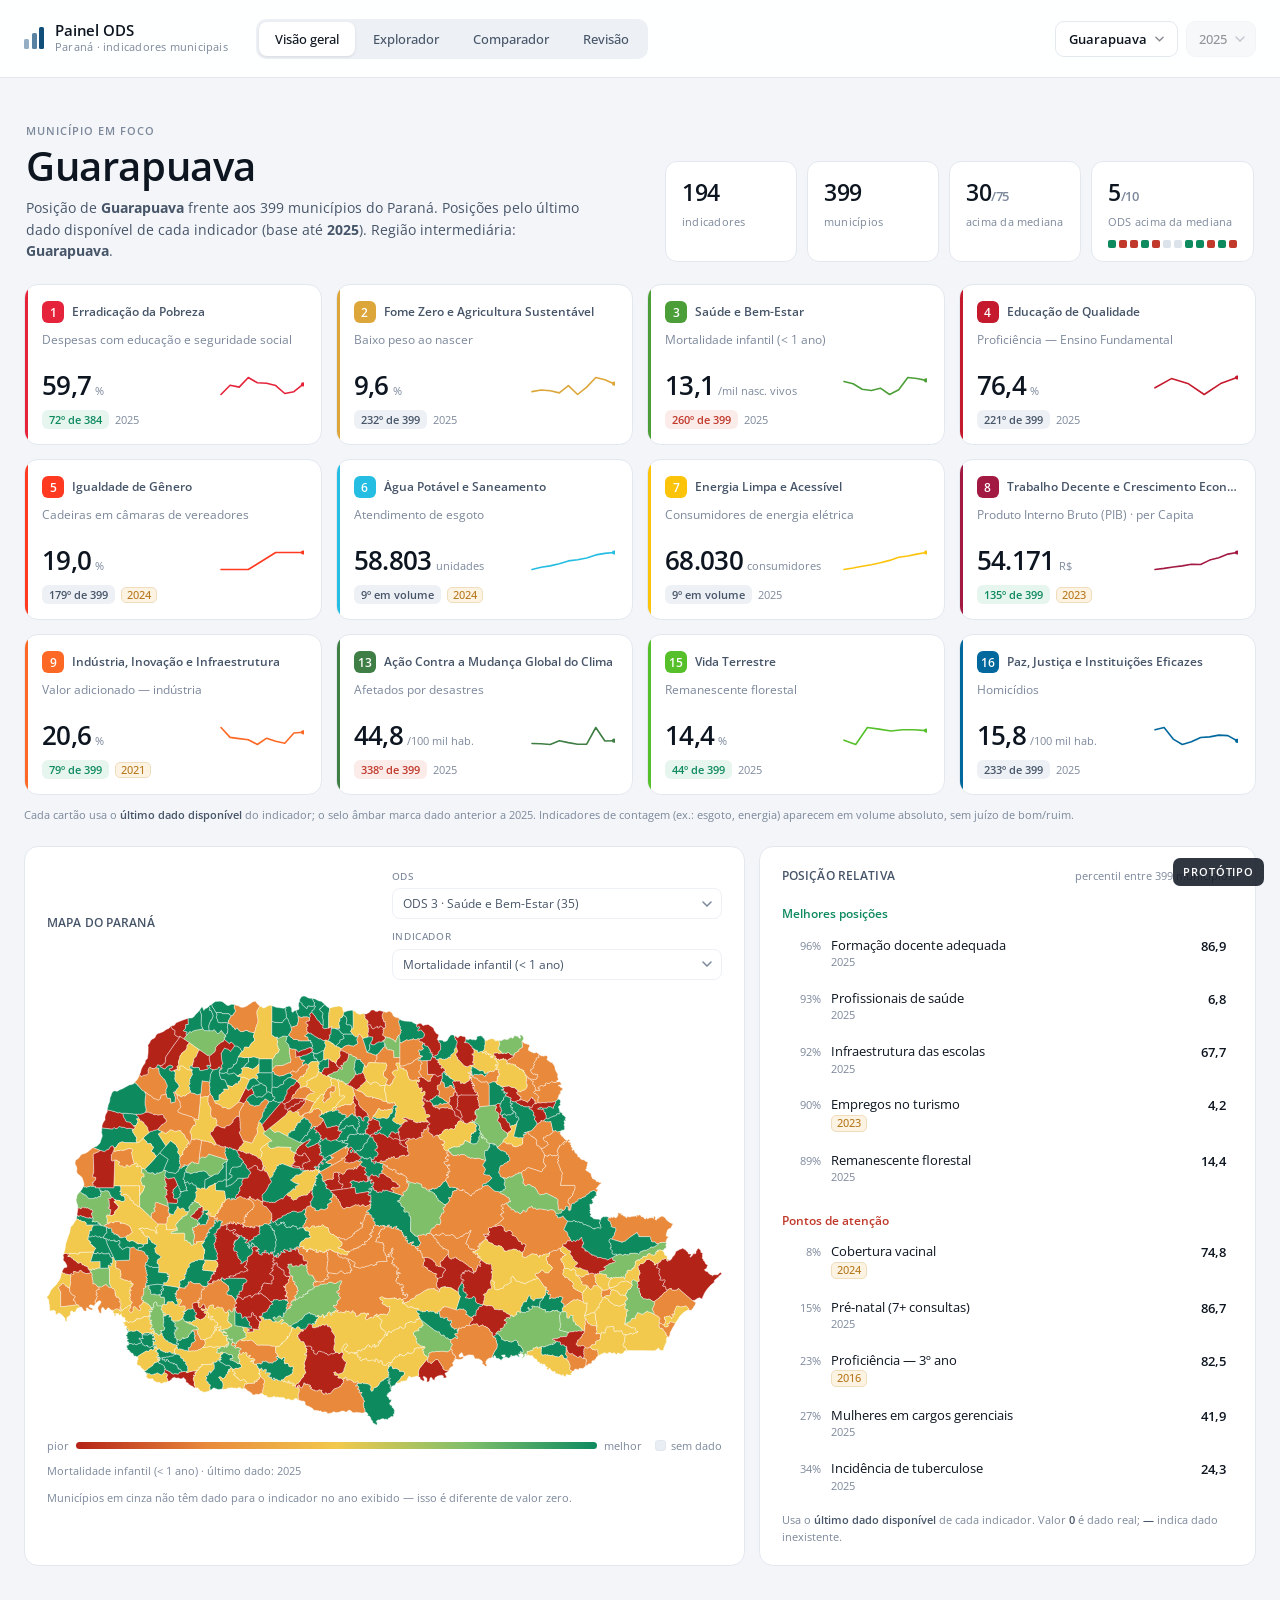
==== prototipo.html @ faa52fc3 "Base do painel ODS: ETL, payload estatico e prototipo (estado inicial)" ====
<!doctype html>
<html lang="pt-BR">
<head>
<meta charset="utf-8">
<meta name="viewport" content="width=device-width,initial-scale=1">
<title>Painel ODS · Paraná</title>
<link rel="stylesheet" href="prototipo.css">
</head>
<body>

<header class="topbar">
  <div class="brand">
    <div class="brand-mark"><i></i><i></i><i></i></div>
    <div>
      <h1>Painel ODS</h1>
      <p>Paraná · indicadores municipais</p>
    </div>
  </div>

  <nav class="tabs" id="tabs">
    <button data-view="geral" class="active">Visão geral</button>
    <button data-view="explorador">Explorador</button>
    <button data-view="comparador">Comparador</button>
    <button data-view="revisao">Revisão</button>
  </nav>

  <div class="top-actions">
    <div class="picker">
      <button class="picker-btn" id="btn-local">Guarapuava</button>
      <div class="picker-pop" id="pop-local">
        <input type="search" id="busca-local" placeholder="Buscar município…" autocomplete="off">
        <div class="picker-list" id="lista-local"></div>
      </div>
    </div>
    <select class="select" id="sel-ano" aria-label="Ano de referência"></select>
  </div>
</header>

<main>

  <!-- ============================ VISÃO GERAL ============================ -->
  <section class="view active" id="view-geral">
    <div class="hero">
      <div>
        <p class="eyebrow">Município em foco</p>
        <h2 id="hero-nome">Guarapuava</h2>
        <p class="hero-sub" id="hero-sub"></p>
      </div>
      <div class="hero-stats" id="hero-stats"></div>
    </div>

    <div class="ods-grid" id="ods-grid"></div>
    <p class="nota" style="margin:-12px 0 22px">Cada cartão usa o <b>último dado disponível</b> do indicador; o selo âmbar marca dado anterior a 2025. Indicadores de contagem (ex.: esgoto, energia) aparecem em volume absoluto, sem juízo de bom/ruim.</p>

    <div class="duo">
      <div class="card">
        <div class="card-head">
          <h3>Mapa do Paraná</h3>
          <div class="map-ctrls">
            <div class="map-ctl">
              <label for="mapa-ods">ODS</label>
              <select class="select" id="mapa-ods" aria-label="Filtrar indicadores do mapa por ODS"></select>
            </div>
            <div class="map-ctl">
              <label for="mapa-ind">Indicador</label>
              <select class="select" id="mapa-ind" aria-label="Indicador exibido no mapa"></select>
            </div>
          </div>
        </div>
        <div id="mapa"><div class="empty">…</div></div>
        <div class="legend">
          <span id="mapa-leg-a">pior</span><span class="ramp"></span><span id="mapa-leg-b">melhor</span>
          <span class="nd"><i></i>sem dado</span>
        </div>
        <p id="mapa-leg-txt" style="font-size:11px;color:var(--muted);margin-top:8px"></p>
        <p class="nota">Municípios em cinza não têm dado para o indicador no ano exibido — isso é diferente de valor zero.</p>
      </div>

      <div class="card">
        <div class="card-head"><h3>Posição relativa</h3>
          <span style="font-size:11px;color:var(--muted)">percentil entre 399 municípios</span>
        </div>
        <div id="destaques"></div>
        <p class="nota">Usa o <b>último dado disponível</b> de cada indicador. Valor <b>0</b> é dado real; <b>—</b> indica dado inexistente.</p>
      </div>
    </div>
  </section>

  <!-- ============================ EXPLORADOR ============================ -->
  <section class="view" id="view-explorador">
    <div class="explorer">
      <aside class="sidebar">
        <input type="search" id="busca-ind" placeholder="Buscar indicador…" autocomplete="off">
        <div class="ods-filter">
          <select class="select" id="sel-ods-exp" aria-label="Filtrar indicadores por ODS"></select>
        </div>
        <div class="ind-list" id="lista-ind"></div>
      </aside>
      <div class="detail" id="detalhe"></div>
    </div>
  </section>

  <!-- ============================ COMPARADOR ============================ -->
  <section class="view" id="view-comparador">
    <div class="card">
      <div class="cmp-controls">
        <select class="select" id="cmp-ods" style="min-width:250px;max-width:320px" aria-label="Filtrar indicadores por ODS"></select>
        <select class="select" id="cmp-ind" style="min-width:320px;max-width:560px" aria-label="Indicador comparado"></select>
        <select class="select" id="cmp-ano" style="min-width:92px" aria-label="Ano comparado"></select>
        <span id="cmp-modo"></span>
        <div class="cmp-chips" id="cmp-chips"></div>
      </div>
      <div id="cmp-resumo" class="kpis" style="margin-bottom:6px"></div>
      <p class="sub" id="cmp-selo" style="font-size:11.5px;color:var(--muted)"></p>
    </div>

    <div class="card" style="margin-top:12px">
      <div class="card-head"><h3>Séries comparadas</h3><div class="legend-inline" id="cmp-lg"></div></div>
      <div id="cmp-chart"></div>
    </div>

    <div class="card" style="margin-top:12px;overflow:auto">
      <div class="card-head"><h3>Últimos 12 anos</h3></div>
      <div id="cmp-tabela"></div>
    </div>
  </section>

  <!-- ============================ REVISÃO ============================ -->
  <section class="view" id="view-revisao">
    <div class="card">
      <div class="card-head">
        <h3>Revisão de polaridade</h3>
        <span id="rev-prog" style="font-size:11.5px;color:var(--muted)"></span>
      </div>
      <p class="nota">
        “Maior é melhor” / “menor é melhor” define a cor (verde/vermelho), a ordem no ranking e o que entra em
        <b>melhores posições</b> e <b>pontos de atenção</b>. As escolhas ficam salvas neste navegador e podem ser
        exportadas em JSON para virar padrão no gerador de dados.
      </p>
      <div class="rev-ctrls">
        <select class="select" id="rev-ods" aria-label="Filtrar por ODS"></select>
        <select class="select" id="rev-tipo" aria-label="Filtrar por tipo">
          <option value="">Todos os tipos</option>
          <option value="percentual">Percentual</option>
          <option value="taxa">Taxa</option>
          <option value="contagem">Contagem</option>
          <option value="moeda">Moeda</option>
        </select>
        <label class="rev-check"><input type="checkbox" id="rev-pend"> somente não revisados</label>
        <span style="flex:1"></span>
        <button class="btn-add" id="rev-export">Copiar JSON das alterações</button>
        <button class="btn-add" id="rev-clear">Limpar revisão</button>
      </div>
      <div id="rev-lista"></div>
    </div>
  </section>

</main>

<div class="proto-flag">protótipo</div>

<script src="data/bi/indice.js"></script>
<script src="data/bi/val_ods1.js"></script>
<script src="data/bi/val_ods2.js"></script>
<script src="data/bi/val_ods3.js"></script>
<script src="data/bi/val_ods4.js"></script>
<script src="data/bi/val_ods5.js"></script>
<script src="data/bi/val_ods6.js"></script>
<script src="data/bi/val_ods7.js"></script>
<script src="data/bi/val_ods8.js"></script>
<script src="data/bi/val_ods9.js"></script>
<script src="data/bi/val_ods13.js"></script>
<script src="data/bi/val_ods15.js"></script>
<script src="data/bi/val_ods16.js"></script>
<script src="data/bi/mapa.js"></script>
<script src="data/bi/populacao.js"></script>
<script src="prototipo.js"></script>
</body>
</html>
---- prototipo.css ----
@font-face{
  font-family:"Open Sans";font-style:normal;font-weight:300 700;font-stretch:100%;font-display:swap;
  src:url("assets/fonts/opensans-latin-ext.woff2") format("woff2");
  unicode-range:U+0100-02BA,U+02BD-02C5,U+02C7-02CC,U+02CE-02D7,U+02DD-02FF,U+0304,U+0308,U+0329,U+1D00-1DBF,U+1E00-1E9F,U+1EF2-1EFF,U+2020,U+20A0-20AB,U+20AD-20C0,U+2113,U+2C60-2C7F,U+A720-A7FF;
}
@font-face{
  font-family:"Open Sans";font-style:normal;font-weight:300 700;font-stretch:100%;font-display:swap;
  src:url("assets/fonts/opensans-latin.woff2") format("woff2");
  unicode-range:U+0000-00FF,U+0131,U+0152-0153,U+02BB-02BC,U+02C6,U+02DA,U+02DC,U+0304,U+0308,U+0329,U+2000-206F,U+20AC,U+2122,U+2191,U+2193,U+2212,U+2215,U+FEFF,U+FFFD;
}

:root{
  --bg:#F3F5F8;
  --surface:#FFFFFF;
  --ink:#0D1520;
  --ink-2:#475569;
  --muted:#7C889B;
  --line:#E3E8EF;
  --line-2:#EDF1F5;
  --brand:#114E7A;
  --brand-2:#1B6A9E;
  --brand-soft:#EAF2F8;
  --good:#0E8A5F;
  --good-soft:#E7F5EF;
  --bad:#C0392B;
  --bad-soft:#FBECEA;
  --warn:#B7791F;
  --warn-soft:#FDF3E3;
  --radius:14px;
  --shadow:0 1px 2px rgba(13,21,32,.04),0 8px 24px rgba(13,21,32,.06);
  --font:"Open Sans",system-ui,-apple-system,"Segoe UI",Roboto,"Helvetica Neue",Arial,sans-serif;
}

*{box-sizing:border-box}
html,body{margin:0;padding:0}
body{
  background:var(--bg);color:var(--ink);font-family:var(--font);
  font-size:14px;line-height:1.55;-webkit-font-smoothing:antialiased;-moz-osx-font-smoothing:grayscale;
  font-weight:400;
}
button,input,select{font-family:inherit;font-size:inherit;color:inherit}
button{cursor:pointer;border:0;background:none}
h1,h2,h3,h4{margin:0;font-weight:600;letter-spacing:-.01em}
p{margin:0}

/* ---------- topbar ---------- */
.topbar{
  position:sticky;top:0;z-index:50;background:rgba(255,255,255,.92);
  backdrop-filter:saturate(180%) blur(8px);
  border-bottom:1px solid var(--line);
  display:flex;align-items:center;gap:28px;
  padding:16px 24px;min-height:78px;
}
.brand{display:flex;align-items:center;gap:11px;min-width:190px}
.brand-mark{display:flex;align-items:flex-end;gap:2.5px;height:22px}
.brand-mark i{display:block;width:5px;border-radius:1.5px;background:var(--brand)}
.brand-mark i:nth-child(1){height:10px;opacity:.45}
.brand-mark i:nth-child(2){height:16px;opacity:.7}
.brand-mark i:nth-child(3){height:22px}
.brand h1{font-size:15px;line-height:1.1}
.brand p{font-size:11px;color:var(--muted);letter-spacing:.02em}

.tabs{display:flex;gap:2px;background:var(--line-2);padding:3px;border-radius:10px;margin-right:auto}
.tabs button{
  padding:8px 16px;border-radius:8px;font-size:13px;font-weight:500;color:var(--ink-2);
  transition:background .15s,color .15s;
}
.tabs button:hover{color:var(--ink)}
.tabs button.active{background:var(--surface);color:var(--ink);box-shadow:0 1px 3px rgba(13,21,32,.1)}

.top-actions{display:flex;align-items:center;gap:8px}
.select{
  appearance:none;background:var(--surface) url("data:image/svg+xml;charset=utf8,%3Csvg xmlns='http://www.w3.org/2000/svg' width='10' height='6'%3E%3Cpath d='M1 1l4 4 4-4' stroke='%237C889B' fill='none' stroke-width='1.5' stroke-linecap='round'/%3E%3C/svg%3E") no-repeat right 10px center;
  border:1px solid var(--line);border-radius:9px;padding:8px 28px 8px 12px;font-size:13px;font-weight:500;
}
.select:disabled{opacity:.45;cursor:not-allowed;background-color:var(--line-2)}

/* seletor de município */
.picker{position:relative}
.picker-btn{
  display:flex;align-items:center;gap:8px;border:1px solid var(--line);background:var(--surface);
  border-radius:9px;padding:8px 13px;font-size:13px;font-weight:600;
}
.picker-btn svg{opacity:.5}
.picker-pop{
  display:none;position:absolute;right:0;top:calc(100% + 6px);width:290px;background:var(--surface);
  border:1px solid var(--line);border-radius:12px;box-shadow:var(--shadow);overflow:hidden;
}
.picker-pop.open{display:block}
.picker-pop input{
  width:100%;border:0;border-bottom:1px solid var(--line-2);padding:11px 13px;outline:none;font-size:13px;
}
.picker-list{max-height:320px;overflow:auto;padding:5px}
.picker-list button{
  display:flex;width:100%;text-align:left;padding:8px 10px;border-radius:7px;font-size:13px;color:var(--ink-2);
}
.picker-list button:hover{background:var(--line-2)}
.picker-list button.sel{background:var(--brand-soft);color:var(--brand);font-weight:600}

/* ---------- layout ---------- */
main{max-width:1440px;margin:0 auto;padding:40px 24px 60px}
.view{display:none}
.view.active{display:block;animation:fade .22s ease}
@keyframes fade{from{opacity:0;transform:translateY(4px)}to{opacity:1;transform:none}}

.card{background:var(--surface);border:1px solid var(--line);border-radius:var(--radius);padding:20px 22px}
.card-head{display:flex;align-items:center;justify-content:space-between;gap:12px;margin-bottom:16px;flex-wrap:wrap;row-gap:10px}
.card-head h3{font-size:12px;font-weight:600;letter-spacing:.01em;text-transform:uppercase;color:var(--ink-2)}

/* ---------- hero ---------- */
.hero{
  display:flex;align-items:flex-end;justify-content:space-between;gap:24px;flex-wrap:wrap;
  padding:4px 2px 22px;
}
.eyebrow{font-size:11px;font-weight:600;letter-spacing:.09em;text-transform:uppercase;color:var(--muted)}
.hero h2{font-size:40px;line-height:1.1;margin-top:5px;font-weight:600}
.hero-sub{color:var(--ink-2);font-size:14px;margin-top:9px;max-width:580px}
.hero-stats{display:flex;gap:10px;flex-wrap:wrap}
.stat{
  background:var(--surface);border:1px solid var(--line);border-radius:12px;padding:13px 16px;min-width:132px;
}
.stat b{display:block;font-size:23px;font-weight:600;letter-spacing:-.02em;font-variant-numeric:tabular-nums}
.stat span{font-size:11px;color:var(--muted);letter-spacing:.02em}
.semaforo{display:flex;gap:3px;margin-top:8px}
.semaforo i{display:block;width:8px;height:8px;border-radius:2px;background:var(--line)}
.semaforo i.up{background:var(--good)}
.semaforo i.down{background:var(--bad)}
.semaforo i.nd{background:#DCE3EA}

/* ---------- grid ODS ---------- */
.ods-grid{display:grid;grid-template-columns:repeat(4,1fr);gap:14px;margin-bottom:24px}
.ods-card{
  background:var(--surface);border:1px solid var(--line);border-radius:var(--radius);
  padding:16px 17px 15px;text-align:left;position:relative;overflow:hidden;
  transition:border-color .15s,box-shadow .15s,transform .15s;
}
.ods-card:hover{border-color:#CBD6E2;box-shadow:var(--shadow);transform:translateY(-1px)}
.ods-card::before{content:"";position:absolute;left:0;top:0;bottom:0;width:3px;background:var(--c)}
.ods-top{display:flex;align-items:center;gap:8px;margin-bottom:9px}
.ods-num{
  width:22px;height:22px;border-radius:6px;background:var(--c);color:#fff;font-size:11.5px;
  font-weight:600;display:grid;place-items:center;flex:0 0 auto;
}
.ods-name{font-size:12px;font-weight:600;color:var(--ink-2);line-height:1.2;
  overflow:hidden;text-overflow:ellipsis;white-space:nowrap}
.ods-ind{font-size:11.5px;color:var(--muted);height:32px;overflow:hidden;margin-bottom:8px;line-height:1.45;
  display:-webkit-box;-webkit-line-clamp:2;-webkit-box-orient:vertical}
.ods-val{display:flex;align-items:flex-end;justify-content:space-between;gap:8px}
.ods-val b{font-size:26px;font-weight:600;letter-spacing:-.025em;font-variant-numeric:tabular-nums;line-height:1}
.ods-val small{font-size:11px;color:var(--muted);font-weight:400;margin-left:4px}
.ods-foot{display:flex;align-items:center;gap:6px;margin-top:11px;font-size:11px;color:var(--muted)}
.dot{width:6px;height:6px;border-radius:50%;flex:0 0 auto}

/* ---------- badges ---------- */
.badge{display:inline-flex;align-items:center;gap:4px;font-size:11px;font-weight:600;
  padding:2px 7px;border-radius:6px;white-space:nowrap}
.badge.good{background:var(--good-soft);color:var(--good)}
.badge.bad{background:var(--bad-soft);color:var(--bad)}
.badge.mid{background:var(--line-2);color:var(--ink-2)}
.badge.neutral{background:var(--warn-soft);color:var(--warn)}

/* ---------- duo ---------- */
.duo{display:grid;grid-template-columns:1.45fr 1fr;gap:14px}
.lists{display:grid;gap:2px;grid-template-columns:minmax(0,1fr)}
.list-item{display:flex;align-items:flex-start;gap:10px;padding:9px 7px;border-radius:8px;text-align:left;width:100%;min-width:0}
.list-item:hover{background:var(--line-2)}
.list-item .pos{width:32px;font-size:11px;color:var(--muted);font-variant-numeric:tabular-nums;flex:0 0 auto;text-align:right;padding-top:1px}
.list-item .nm{flex:1;min-width:0;font-size:12.5px;line-height:1.4}
.list-item .nm .tt{display:-webkit-box;-webkit-line-clamp:2;-webkit-box-orient:vertical;overflow:hidden}
.list-item .nm small{display:block;font-size:10.5px;color:var(--muted);font-weight:400;margin-top:1px}
.list-item .vl{font-size:12.5px;font-weight:600;font-variant-numeric:tabular-nums;flex:0 0 auto;padding-top:1px}

/* ---------- mapa ---------- */
.map-ctrls{display:flex;flex-direction:column;gap:10px;align-items:stretch;width:100%;max-width:330px;margin-top:2px}
.map-ctl{display:flex;flex-direction:column;gap:4px;min-width:0}
.map-ctl label{font-size:10px;text-transform:uppercase;letter-spacing:.06em;color:var(--muted);font-weight:500}
.map-ctrls .select{
  width:100%;font-size:12px;font-weight:400;color:var(--ink-2);
  padding:6px 26px 6px 10px;border-radius:8px;border-color:var(--line-2);background-color:var(--surface);
  background-position:right 9px center;
}
.map-ctrls .select:hover{border-color:#D6DEE8;color:var(--ink)}
.map-ctrls .select:focus{outline:none;border-color:var(--brand-2);color:var(--ink)}

#mapa svg{width:100%;height:auto;display:block;margin-top:2px}
#mapa path{stroke:#fff;stroke-width:.6;transition:fill .2s}
.legend{display:flex;align-items:center;gap:7px;margin-top:12px;font-size:11px;color:var(--muted)}
.legend .ramp{height:7px;flex:1;border-radius:4px;
  background:linear-gradient(90deg,#B42318,#E8893B,#F2C94C,#7FBF6A,#0E8A5F)}
.legend .nd{display:inline-flex;align-items:center;gap:5px;margin-left:6px;white-space:nowrap}
.legend .nd i{width:11px;height:11px;border-radius:3px;background:#E9EEF4;border:1px solid var(--line);display:inline-block}
.nota{font-size:11px;color:var(--muted);line-height:1.5;margin-top:10px}
.nota b{color:var(--ink-2);font-weight:600}
.ano{font-size:10.5px;color:var(--muted);font-variant-numeric:tabular-nums}
.ano.stale{display:inline-block;background:var(--warn-soft);color:var(--warn);border:1px solid #EFDDBD;
  border-radius:5px;padding:0 5px;font-weight:500}
.aviso{display:inline-block;background:var(--warn-soft);color:var(--warn);border-radius:5px;
  padding:1px 6px;font-size:11px;margin-left:2px}
.rec{font-size:10.5px;color:var(--ink-2)}
.modo{display:inline-flex;border:1px solid var(--line);border-radius:8px;overflow:hidden;background:var(--surface);align-self:flex-start}
.modo button{padding:8px 12px;font-size:12.5px;font-weight:500;color:var(--ink-2);border-right:1px solid var(--line-2)}
.modo button:last-child{border-right:0}
.modo button.on{background:var(--brand-soft);color:var(--brand);font-weight:600}
.modo button:hover:not(.on){background:#F7F9FB}
.tag-calc{display:inline-block;font-size:11px;color:var(--muted);margin-right:8px}

/* ---------- revisão de polaridade ---------- */
.rev-ctrls{display:flex;align-items:center;gap:8px;flex-wrap:wrap;margin:14px 0 6px}
.rev-ctrls .select{font-size:12px;font-weight:400;padding:7px 26px 7px 11px}
.rev-check{display:inline-flex;align-items:center;gap:6px;font-size:12px;color:var(--ink-2)}
#rev-lista{max-height:calc(100vh - 330px);overflow:auto;margin-top:6px}
.rev-row{display:flex;align-items:center;justify-content:space-between;gap:14px;padding:9px 4px;
  border-bottom:1px solid var(--line-2)}
.rev-row:hover{background:#FAFCFE}
.rev-nome{min-width:0;flex:1;font-size:12.5px;color:var(--ink-2);line-height:1.35}
.rev-nome b{color:var(--ink);font-weight:600}
.rev-nome small{display:block;font-size:11px;color:var(--muted);overflow:hidden;text-overflow:ellipsis;white-space:nowrap}
.rev-meta{display:block;font-size:10.5px;color:var(--muted);margin-top:1px}
.rev-pol{display:flex;align-items:center;gap:6px;flex:0 0 auto}
.rev-pol button{border:1px solid var(--line);border-radius:7px;padding:5px 10px;font-size:11.5px;
  font-weight:500;color:var(--ink-2);white-space:nowrap}
.rev-pol button:hover{border-color:#CBD6E2}
.rev-pol button.on{font-weight:600}
.rev-pol button.on.p1{background:var(--good-soft);color:var(--good);border-color:#BFE3D3}
.rev-pol button.on.p-1{background:var(--bad-soft);color:var(--bad);border-color:#F1CFCA}
.rev-pol button.on.p0{background:var(--brand-soft);color:var(--brand);border-color:#C9DDEB}
.rev-tag{font-size:10px;color:var(--muted);border:1px solid var(--line);border-radius:5px;padding:1px 6px;margin-left:4px}
.rev-tag.ok{background:var(--brand-soft);color:var(--brand);border-color:#C9DDEB}
.aviso-box{background:var(--warn-soft);border:1px solid #EFDDBD;color:#8A5A12;border-radius:10px;
  padding:10px 13px;font-size:12.5px;line-height:1.5;margin-top:14px}
.aviso-box b{color:#7A4E0C;font-weight:600}

/* ---------- explorador ---------- */
.explorer{display:grid;grid-template-columns:320px 1fr;gap:16px;align-items:start}
.sidebar{background:var(--surface);border:1px solid var(--line);border-radius:var(--radius);overflow:hidden;position:sticky;top:84px}
.sidebar input{width:100%;border:0;border-bottom:1px solid var(--line-2);padding:12px 14px;outline:none;font-size:13px}
.chips{display:flex;flex-wrap:wrap;gap:4px;padding:10px 10px 6px;border-bottom:1px solid var(--line-2)}
.ods-filter{padding:10px;border-bottom:1px solid var(--line-2)}
.ods-filter .select{width:100%;font-size:12.5px;font-weight:500;padding:7px 26px 7px 10px}
.chip{font-size:11px;font-weight:600;padding:3px 8px;border-radius:6px;background:var(--line-2);color:var(--ink-2)}
.chip:hover{background:#E2E8F0}
.chip.on{background:var(--brand);color:#fff}
.ind-list{max-height:calc(100vh - 250px);overflow:auto;padding:6px}
.ind-group{font-size:10px;font-weight:600;letter-spacing:.07em;text-transform:uppercase;color:var(--muted);
  padding:14px 8px 7px;border-top:1px solid var(--line);margin-top:5px}
#lista-ind .ind-group:first-child{border-top:0;margin-top:0;padding-top:4px}
.ind-item{display:block;width:100%;text-align:left;padding:8px 10px;border-radius:8px;font-size:12.5px;
  color:var(--ink-2);line-height:1.4;border:1px solid transparent}
.ind-item:hover{background:var(--line-2)}
.ind-item.on{background:var(--brand-soft);border-color:#BBD3E4}
.ind-item .t{display:-webkit-box;-webkit-line-clamp:2;-webkit-box-orient:vertical;overflow:hidden;font-size:12.5px}
.ind-item.on .t{color:var(--brand);font-weight:600}
.ind-item .u{display:block;font-size:10.5px;color:var(--muted);font-weight:400;margin-top:2px;
  white-space:nowrap;overflow:hidden;text-overflow:ellipsis}

.detail{display:grid;gap:14px}
.detail-head{display:flex;justify-content:space-between;gap:20px;flex-wrap:wrap;align-items:flex-start}
.detail-head h2{font-size:23px;font-weight:600;line-height:1.2;margin:8px 0 4px;max-width:760px}
.detail-head .sub{font-size:13px;color:var(--ink-2)}
.detail-ctrl{display:flex;align-items:flex-start;gap:18px;flex-wrap:wrap}
.quick-col{display:flex;flex-direction:column;gap:6px}
.quick-col label{font-size:11px;color:var(--muted);letter-spacing:.01em}
.kpis{display:flex;gap:10px;flex-wrap:wrap}
.kpi{background:var(--surface);border:1px solid var(--line);border-radius:11px;padding:12px 15px;min-width:120px}
.kpi b{display:block;font-size:21px;font-weight:600;font-variant-numeric:tabular-nums;letter-spacing:-.02em}
.kpi span{font-size:10.5px;color:var(--muted)}
.kpi small{font-size:11px;color:var(--ink-2)}

.chart-wrap{position:relative}
.chart-wrap svg{width:100%;height:auto;display:block;overflow:visible}
.tooltip{
  position:absolute;pointer-events:none;background:#0D1520;color:#fff;border-radius:8px;
  padding:7px 9px;font-size:11.5px;line-height:1.4;opacity:0;transition:opacity .1s;z-index:5;
  box-shadow:0 6px 20px rgba(0,0,0,.25);white-space:nowrap;
}
.tooltip.on{opacity:1}
.tooltip b{font-variant-numeric:tabular-nums}

.legend-inline{display:flex;gap:14px;flex-wrap:wrap;font-size:11.5px;color:var(--ink-2);margin-top:2px}
.legend-inline i{display:inline-block;width:14px;height:2px;border-radius:2px;margin-right:5px;vertical-align:middle}

.split{display:grid;grid-template-columns:1.5fr 1fr;gap:12px}
.rank-row{display:flex;align-items:center;gap:9px;margin-bottom:7px;font-size:12px}
.rank-row .rk{width:26px;color:var(--muted);font-size:10.5px;text-align:right;font-variant-numeric:tabular-nums}
.rank-row .nm{width:112px;overflow:hidden;text-overflow:ellipsis;white-space:nowrap;color:var(--ink-2)}
.rank-row .bar{height:15px;border-radius:4px;background:var(--line-2);flex:1;position:relative;overflow:hidden}
.rank-row .bar i{position:absolute;inset:0 auto 0 0;border-radius:4px;background:#B9C9D8}
.rank-row .bar i.me{background:var(--brand)}
.rank-row .vl{width:66px;text-align:right;font-variant-numeric:tabular-nums;font-weight:600}
.rank-row.me .nm{color:var(--ink);font-weight:600}

.meta-grid{display:grid;grid-template-columns:repeat(2,1fr);gap:10px 22px;font-size:12.5px}
.meta-grid dt{font-size:10.5px;font-weight:600;letter-spacing:.05em;text-transform:uppercase;color:var(--muted);margin-bottom:2px}
.meta-grid dd{margin:0 0 10px;color:var(--ink-2);line-height:1.5}
.meta-grid .wide{grid-column:1/-1}

table.data{width:100%;border-collapse:collapse;font-size:12.5px;font-variant-numeric:tabular-nums}
table.data th{text-align:right;font-size:10.5px;font-weight:600;letter-spacing:.04em;text-transform:uppercase;
  color:var(--muted);padding:6px 8px;border-bottom:1px solid var(--line)}
table.data th:first-child,table.data td:first-child{text-align:left}
table.data td{padding:7px 8px;border-bottom:1px solid var(--line-2);text-align:right}
table.data tr:hover td{background:#FAFBFC}

/* ---------- comparador ---------- */
.cmp-controls{display:flex;gap:10px;flex-wrap:wrap;align-items:center;margin-bottom:14px}
.cmp-chips{display:flex;gap:6px;flex-wrap:wrap}
.loc-chip{display:inline-flex;align-items:center;gap:6px;background:var(--brand-soft);color:var(--brand);
  border-radius:8px;padding:6px 9px 6px 11px;font-size:12px;font-weight:600}
.loc-chip button{color:inherit;opacity:.6;font-size:14px;line-height:1;padding:0 2px}
.loc-chip button:hover{opacity:1}
.btn-add{border:1px dashed #C6D2DF;border-radius:8px;padding:6px 11px;font-size:12px;color:var(--ink-2);font-weight:500}
.btn-add:hover{border-color:var(--brand);color:var(--brand)}

.empty{display:grid;place-items:center;min-height:280px;color:var(--muted);font-size:13px;text-align:center}

/* ---------- protótipo ---------- */
.proto-flag{position:fixed;right:16px;bottom:14px;z-index:60;background:#0D1520;color:#fff;
  font-size:10.5px;font-weight:600;letter-spacing:.08em;text-transform:uppercase;
  padding:6px 10px;border-radius:7px;opacity:.85}

@media(max-width:1180px){
  .ods-grid{grid-template-columns:repeat(3,1fr)}
  .duo,.split{grid-template-columns:1fr}
}
@media(max-width:900px){
  .topbar{height:auto;flex-wrap:wrap;gap:10px;padding:10px 16px}
  .tabs{order:3;width:100%;margin:0}
  .explorer{grid-template-columns:1fr}
  .sidebar{position:static}
  .ind-list{max-height:280px}
  main{padding:16px 14px 50px}
}
@media(max-width:680px){
  .ods-grid{grid-template-columns:1fr 1fr}
  .hero h2{font-size:30px}
  .meta-grid{grid-template-columns:1fr}
}
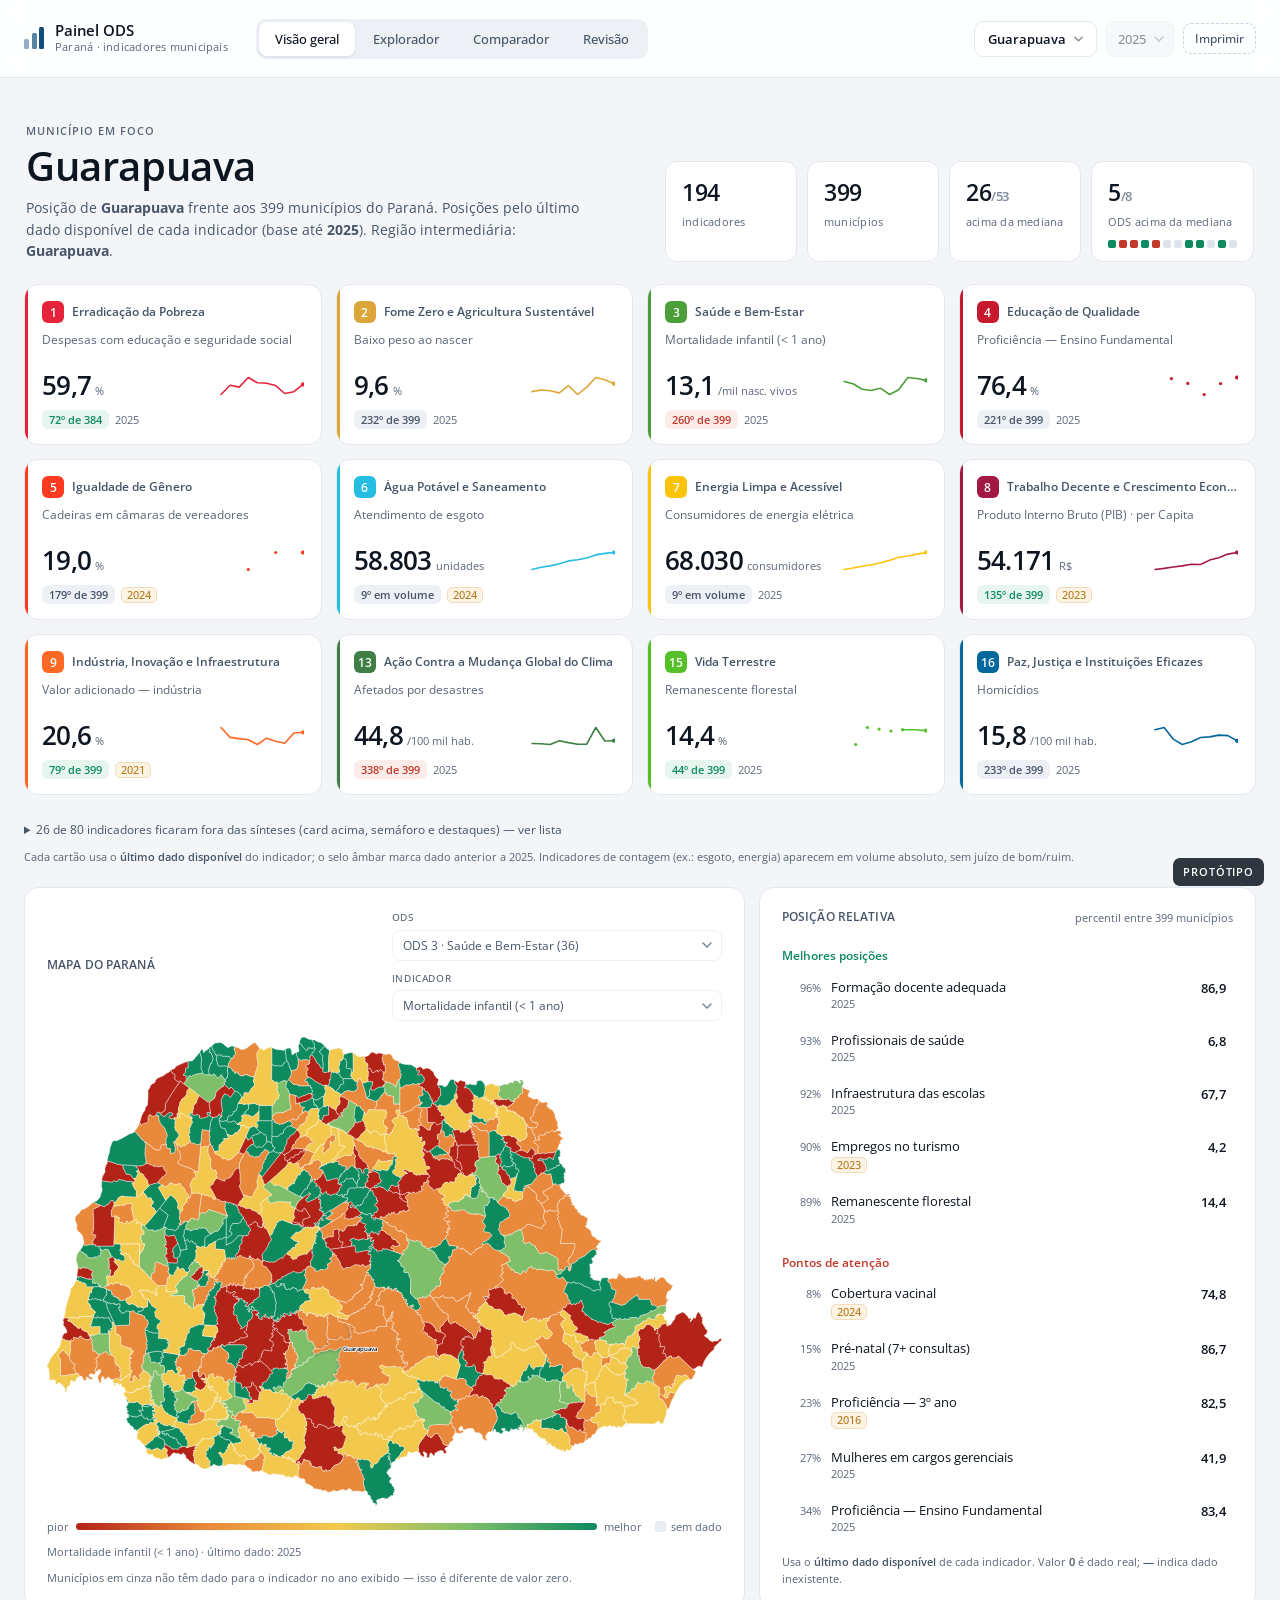
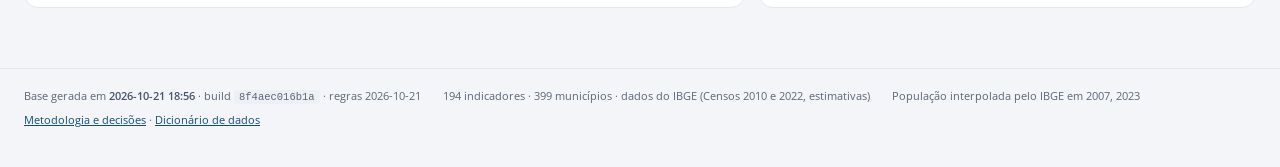
==== commit 4bd6fa9d: "Implementa as recomendações da revisão técnica Blindagem: chave de negócio estável (hash do nome da " ====
--- a/prototipo.html
+++ b/prototipo.html
@@ -17,22 +17,23 @@
     </div>
   </div>
 
-  <nav class="tabs" id="tabs">
-    <button data-view="geral" class="active">Visão geral</button>
-    <button data-view="explorador">Explorador</button>
-    <button data-view="comparador">Comparador</button>
-    <button data-view="revisao">Revisão</button>
+  <nav class="tabs" id="tabs" role="tablist" aria-label="Visões do painel">
+    <button data-view="geral" class="active" role="tab" aria-selected="true">Visão geral</button>
+    <button data-view="explorador" role="tab" aria-selected="false">Explorador</button>
+    <button data-view="comparador" role="tab" aria-selected="false">Comparador</button>
+    <button data-view="revisao" role="tab" aria-selected="false">Revisão</button>
   </nav>
 
   <div class="top-actions">
     <div class="picker">
-      <button class="picker-btn" id="btn-local">Guarapuava</button>
+      <button class="picker-btn" id="btn-local" aria-haspopup="listbox">Guarapuava</button>
       <div class="picker-pop" id="pop-local">
-        <input type="search" id="busca-local" placeholder="Buscar município…" autocomplete="off">
-        <div class="picker-list" id="lista-local"></div>
+        <input type="search" id="busca-local" placeholder="Buscar município…" autocomplete="off" aria-label="Buscar município">
+        <div class="picker-list" id="lista-local" role="listbox"></div>
       </div>
     </div>
     <select class="select" id="sel-ano" aria-label="Ano de referência"></select>
+    <button class="btn-add" id="btn-imprimir" title="Imprimir ou salvar em PDF">Imprimir</button>
   </div>
 </header>
 
@@ -50,6 +51,7 @@
     </div>
 
     <div class="ods-grid" id="ods-grid"></div>
+    <div id="nota-sintese"></div>
     <p class="nota" style="margin:-12px 0 22px">Cada cartão usa o <b>último dado disponível</b> do indicador; o selo âmbar marca dado anterior a 2025. Indicadores de contagem (ex.: esgoto, energia) aparecem em volume absoluto, sem juízo de bom/ruim.</p>
 
     <div class="duo">
@@ -134,8 +136,9 @@
       </div>
       <p class="nota">
         “Maior é melhor” / “menor é melhor” define a cor (verde/vermelho), a ordem no ranking e o que entra em
-        <b>melhores posições</b> e <b>pontos de atenção</b>. As escolhas ficam salvas neste navegador e podem ser
-        exportadas em JSON para virar padrão no gerador de dados.
+        <b>melhores posições</b> e <b>pontos de atenção</b>. As escolhas ficam salvas neste navegador e são
+        exportadas em JSON — indexado pelo <b>nome da coluna de origem</b> (chave estável entre versões da base),
+        para virar padrão no gerador de dados.
       </p>
       <div class="rev-ctrls">
         <select class="select" id="rev-ods" aria-label="Filtrar por ODS"></select>
@@ -148,7 +151,7 @@
         </select>
         <label class="rev-check"><input type="checkbox" id="rev-pend"> somente não revisados</label>
         <span style="flex:1"></span>
-        <button class="btn-add" id="rev-export">Copiar JSON das alterações</button>
+        <button class="btn-add" id="rev-export">Exportar JSON das alterações</button>
         <button class="btn-add" id="rev-clear">Limpar revisão</button>
       </div>
       <div id="rev-lista"></div>
@@ -157,23 +160,26 @@
 
 </main>
 
+<footer class="rodape" id="rodape"></footer>
+
 <div class="proto-flag">protótipo</div>
 
-<script src="data/bi/indice.js"></script>
-<script src="data/bi/val_ods1.js"></script>
-<script src="data/bi/val_ods2.js"></script>
-<script src="data/bi/val_ods3.js"></script>
-<script src="data/bi/val_ods4.js"></script>
-<script src="data/bi/val_ods5.js"></script>
-<script src="data/bi/val_ods6.js"></script>
-<script src="data/bi/val_ods7.js"></script>
-<script src="data/bi/val_ods8.js"></script>
-<script src="data/bi/val_ods9.js"></script>
-<script src="data/bi/val_ods13.js"></script>
-<script src="data/bi/val_ods15.js"></script>
-<script src="data/bi/val_ods16.js"></script>
-<script src="data/bi/mapa.js"></script>
-<script src="data/bi/populacao.js"></script>
+<script src="core.js?v=8f4aec016b1a"></script>
+<script src="data/bi/indice.js?v=8f4aec016b1a"></script>
+<script src="data/bi/val_ods1.js?v=8f4aec016b1a"></script>
+<script src="data/bi/val_ods2.js?v=8f4aec016b1a"></script>
+<script src="data/bi/val_ods3.js?v=8f4aec016b1a"></script>
+<script src="data/bi/val_ods4.js?v=8f4aec016b1a"></script>
+<script src="data/bi/val_ods5.js?v=8f4aec016b1a"></script>
+<script src="data/bi/val_ods6.js?v=8f4aec016b1a"></script>
+<script src="data/bi/val_ods7.js?v=8f4aec016b1a"></script>
+<script src="data/bi/val_ods8.js?v=8f4aec016b1a"></script>
+<script src="data/bi/val_ods9.js?v=8f4aec016b1a"></script>
+<script src="data/bi/val_ods13.js?v=8f4aec016b1a"></script>
+<script src="data/bi/val_ods15.js?v=8f4aec016b1a"></script>
+<script src="data/bi/val_ods16.js?v=8f4aec016b1a"></script>
+<script src="data/bi/mapa.js?v=8f4aec016b1a"></script>
+<script src="data/bi/populacao.js?v=8f4aec016b1a"></script>
 <script src="prototipo.js"></script>
 </body>
 </html>
--- a/prototipo.css
+++ b/prototipo.css
@@ -14,7 +14,7 @@
   --surface:#FFFFFF;
   --ink:#0D1520;
   --ink-2:#475569;
-  --muted:#7C889B;
+  --muted:#5A6678;   /* 5,4:1 sobre branco (WCAG AA) */
   --line:#E3E8EF;
   --line-2:#EDF1F5;
   --brand:#114E7A;
@@ -226,9 +226,70 @@
 .rev-pol button.on.p0{background:var(--brand-soft);color:var(--brand);border-color:#C9DDEB}
 .rev-tag{font-size:10px;color:var(--muted);border:1px solid var(--line);border-radius:5px;padding:1px 6px;margin-left:4px}
 .rev-tag.ok{background:var(--brand-soft);color:var(--brand);border-color:#C9DDEB}
+.rev-motivo{display:block;font-size:10.5px;color:var(--muted);font-style:italic;margin-top:2px}
 .aviso-box{background:var(--warn-soft);border:1px solid #EFDDBD;color:#8A5A12;border-radius:10px;
   padding:10px 13px;font-size:12.5px;line-height:1.5;margin-top:14px}
 .aviso-box b{color:#7A4E0C;font-weight:600}
+
+/* ---------- mapa: tooltip, rótulo e foco ---------- */
+#mapa,#mapa-det{position:relative}
+.mapa-tip{
+  position:absolute;display:none;pointer-events:none;z-index:5;min-width:150px;max-width:210px;
+  background:rgba(13,21,32,.94);color:#fff;border-radius:9px;padding:8px 11px;font-size:11.5px;line-height:1.45;
+  box-shadow:0 6px 18px rgba(13,21,32,.22);
+}
+.mapa-tip.on{display:block}
+.mapa-tip b{display:block;font-weight:600;font-size:12.5px}
+.mapa-tip span{display:block;margin-top:2px;font-variant-numeric:tabular-nums}
+.mapa-tip small{display:block;margin-top:3px;opacity:.75;font-size:10.5px}
+.mapa-foco-rot{font-size:9px;font-weight:600;fill:#0D1520;paint-order:stroke;stroke:#fff;stroke-width:2.4px}
+#mapa path,#mapa-det path{cursor:pointer}
+#mapa path.foco,#mapa-det path.foco{filter:drop-shadow(0 1px 2px rgba(13,21,32,.35))}
+
+/* ---------- modos do ranking ---------- */
+.rank-modos{display:inline-flex;border:1px solid var(--line);border-radius:8px;overflow:hidden;background:var(--surface)}
+.rank-modos button{padding:4px 10px;font-size:11.5px;font-weight:500;color:var(--ink-2);border-right:1px solid var(--line-2)}
+.rank-modos button:last-child{border-right:0}
+.rank-modos button.on{background:var(--brand-soft);color:var(--brand);font-weight:600}
+
+/* ---------- auditoria de síntese ---------- */
+.auditoria{margin:-4px 0 16px;font-size:11.5px;color:var(--ink-2)}
+.auditoria summary{cursor:pointer;color:var(--ink-2);padding:6px 0}
+.auditoria summary:hover{color:var(--brand)}
+.auditoria ul{margin:6px 0 8px;padding-left:18px;max-height:210px;overflow:auto}
+.auditoria li{margin:2px 0;color:var(--ink-2)}
+.auditoria li b{color:var(--ink);font-weight:600}
+.auditoria p{font-size:11px;color:var(--muted);margin-top:4px}
+.auditoria a{color:var(--brand)}
+
+/* ---------- rodapé ---------- */
+.rodape{
+  max-width:1440px;margin:0 auto;padding:18px 24px 40px;display:flex;flex-wrap:wrap;gap:6px 22px;
+  border-top:1px solid var(--line);font-size:11px;color:var(--muted);
+}
+.rodape b{color:var(--ink-2);font-weight:600}
+.rodape code{font-size:10.5px;background:var(--line-2);padding:1px 5px;border-radius:4px}
+.rodape a{color:var(--brand)}
+
+/* ---------- erro de carga ---------- */
+.erro-carga{max-width:760px;margin:80px auto;padding:28px 32px;background:var(--surface);
+  border:1px solid var(--line);border-radius:var(--radius);box-shadow:var(--shadow)}
+.erro-carga h1{font-size:19px;margin-bottom:8px;color:var(--bad)}
+.erro-carga ul{margin:10px 0;padding-left:20px;font-size:13px;color:var(--ink-2)}
+.erro-carga .dica{font-size:12px;color:var(--muted)}
+.erro-carga code{background:var(--line-2);padding:1px 5px;border-radius:4px}
+
+/* ---------- foco visível ---------- */
+:focus-visible{outline:2px solid var(--brand-2);outline-offset:2px;border-radius:6px}
+
+/* ---------- impressão ---------- */
+@media print{
+  .topbar,.proto-flag,#btn-imprimir,.mapa-tip,.rev-ctrls{display:none !important}
+  body{background:#fff}
+  .card{box-shadow:none;border:1px solid #ddd;break-inside:avoid}
+  main{padding:0}
+  .rodape{border-top:1px solid #ccc}
+}
 
 /* ---------- explorador ---------- */
 .explorer{display:grid;grid-template-columns:320px 1fr;gap:16px;align-items:start}
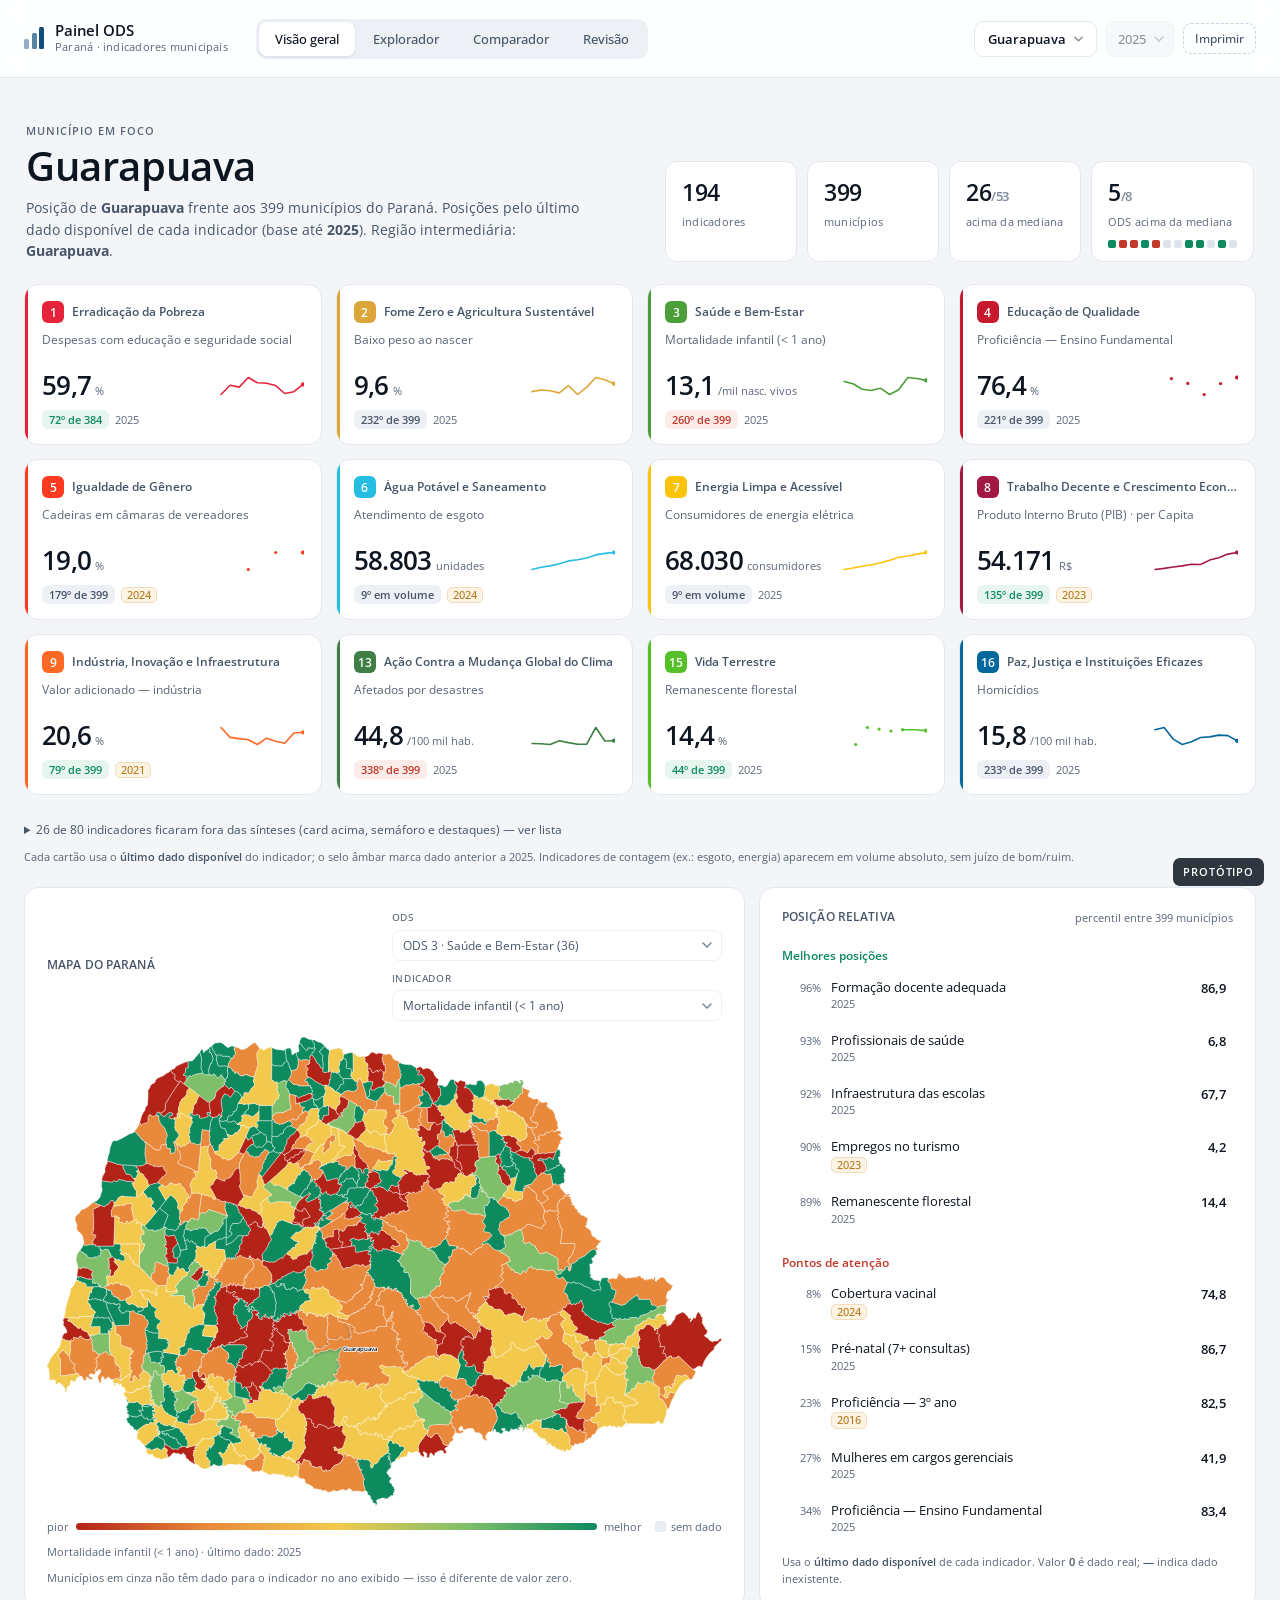
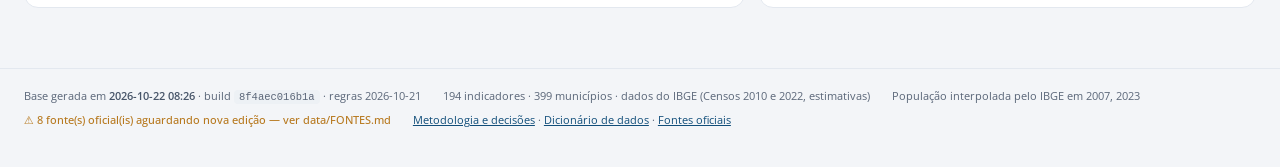
==== commit b0793755: "Registro de fontes oficiais com lembrete de atualizacao data/fontes.csv: as 38 fontes do painel pass" ====
--- a/prototipo.html
+++ b/prototipo.html
@@ -180,6 +180,7 @@
 <script src="data/bi/val_ods16.js?v=8f4aec016b1a"></script>
 <script src="data/bi/mapa.js?v=8f4aec016b1a"></script>
 <script src="data/bi/populacao.js?v=8f4aec016b1a"></script>
+<script src="data/bi/fontes_status.js?v=8f4aec016b1a"></script>
 <script src="prototipo.js"></script>
 </body>
 </html>
--- a/prototipo.css
+++ b/prototipo.css
@@ -270,6 +270,7 @@
 .rodape b{color:var(--ink-2);font-weight:600}
 .rodape code{font-size:10.5px;background:var(--line-2);padding:1px 5px;border-radius:4px}
 .rodape a{color:var(--brand)}
+.rodape-alerta{color:var(--warn);font-weight:500}
 
 /* ---------- erro de carga ---------- */
 .erro-carga{max-width:760px;margin:80px auto;padding:28px 32px;background:var(--surface);
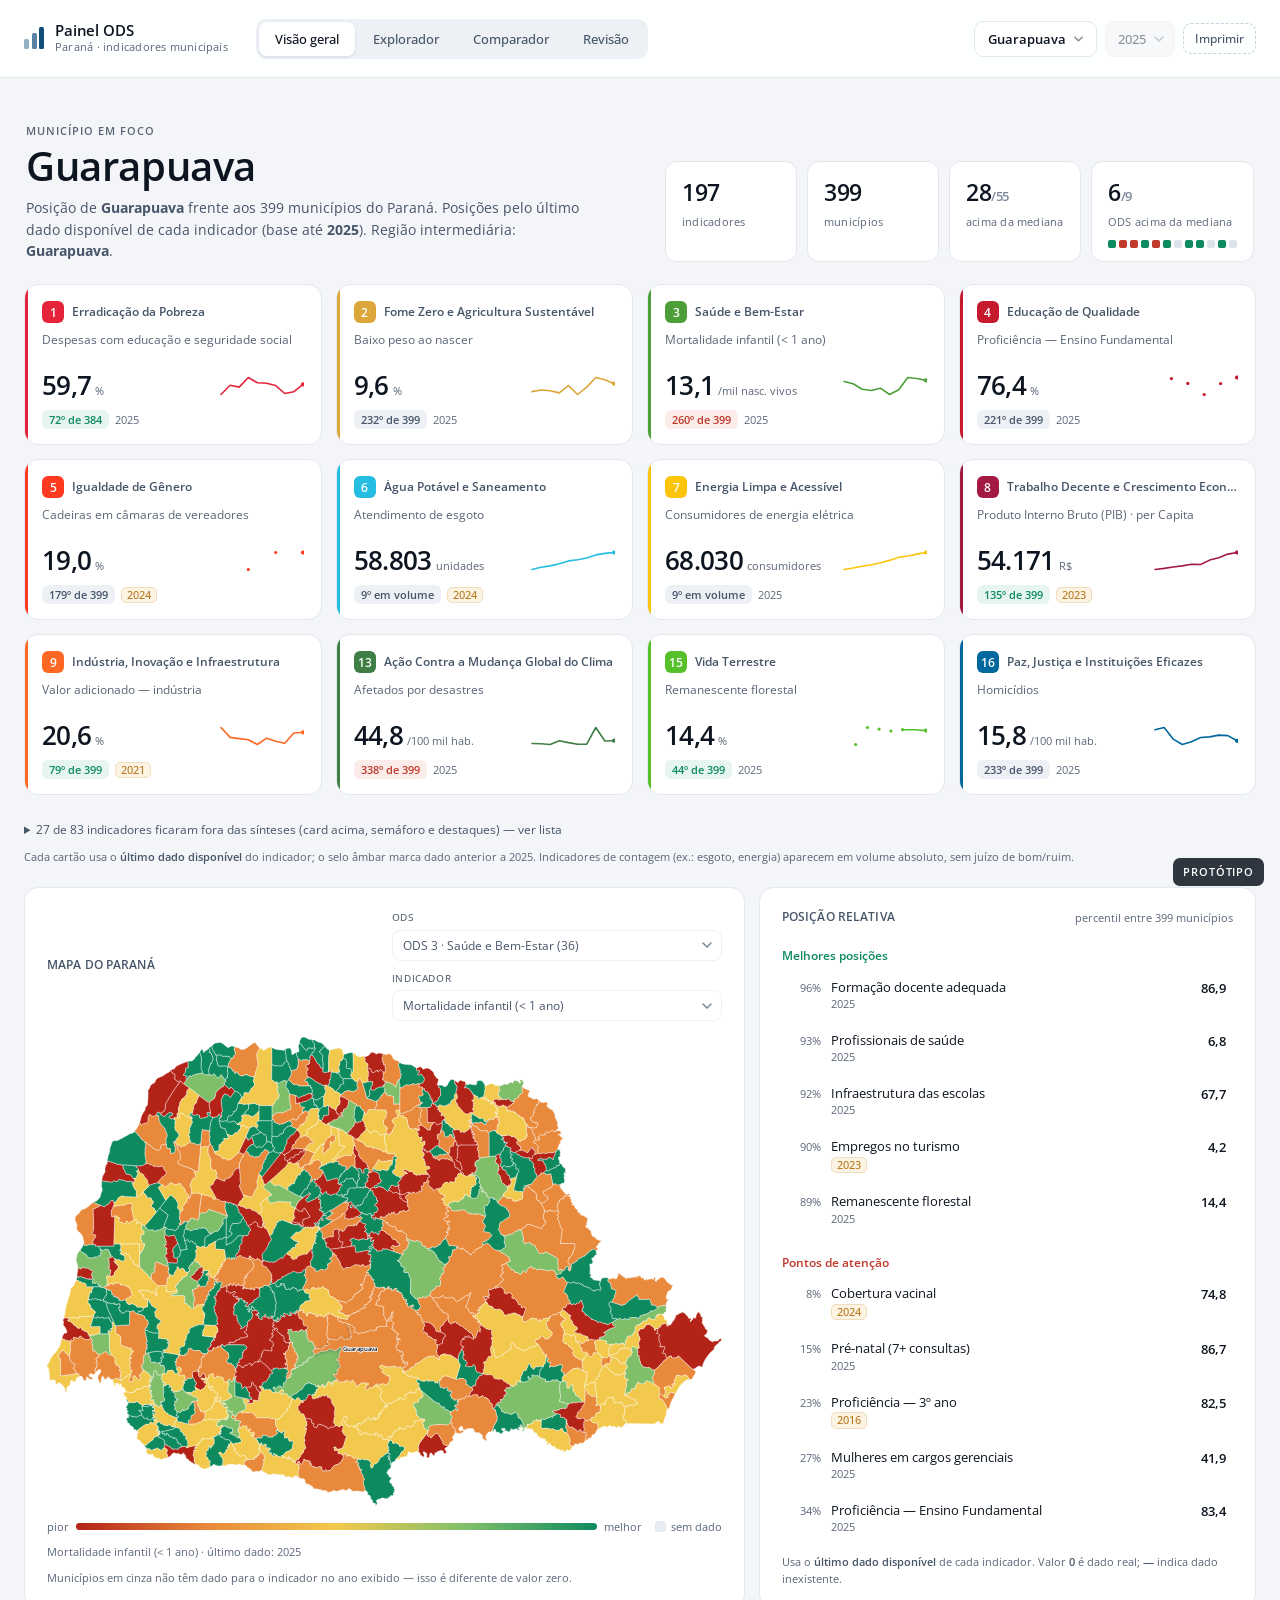
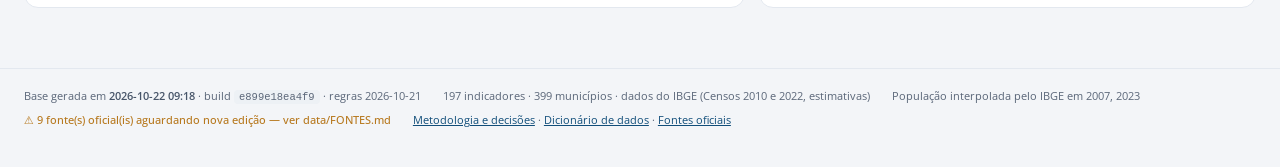
==== commit 69b1d795: "Ingestao do SINISA: cobertura de abastecimento de agua (fonte oficial) scripts/07_build_sinisa.py le" ====
--- a/prototipo.html
+++ b/prototipo.html
@@ -164,23 +164,23 @@
 
 <div class="proto-flag">protótipo</div>
 
-<script src="core.js?v=8f4aec016b1a"></script>
-<script src="data/bi/indice.js?v=8f4aec016b1a"></script>
-<script src="data/bi/val_ods1.js?v=8f4aec016b1a"></script>
-<script src="data/bi/val_ods2.js?v=8f4aec016b1a"></script>
-<script src="data/bi/val_ods3.js?v=8f4aec016b1a"></script>
-<script src="data/bi/val_ods4.js?v=8f4aec016b1a"></script>
-<script src="data/bi/val_ods5.js?v=8f4aec016b1a"></script>
-<script src="data/bi/val_ods6.js?v=8f4aec016b1a"></script>
-<script src="data/bi/val_ods7.js?v=8f4aec016b1a"></script>
-<script src="data/bi/val_ods8.js?v=8f4aec016b1a"></script>
-<script src="data/bi/val_ods9.js?v=8f4aec016b1a"></script>
-<script src="data/bi/val_ods13.js?v=8f4aec016b1a"></script>
-<script src="data/bi/val_ods15.js?v=8f4aec016b1a"></script>
-<script src="data/bi/val_ods16.js?v=8f4aec016b1a"></script>
-<script src="data/bi/mapa.js?v=8f4aec016b1a"></script>
-<script src="data/bi/populacao.js?v=8f4aec016b1a"></script>
-<script src="data/bi/fontes_status.js?v=8f4aec016b1a"></script>
+<script src="core.js?v=e899e18ea4f9"></script>
+<script src="data/bi/indice.js?v=e899e18ea4f9"></script>
+<script src="data/bi/val_ods1.js?v=e899e18ea4f9"></script>
+<script src="data/bi/val_ods2.js?v=e899e18ea4f9"></script>
+<script src="data/bi/val_ods3.js?v=e899e18ea4f9"></script>
+<script src="data/bi/val_ods4.js?v=e899e18ea4f9"></script>
+<script src="data/bi/val_ods5.js?v=e899e18ea4f9"></script>
+<script src="data/bi/val_ods6.js?v=e899e18ea4f9"></script>
+<script src="data/bi/val_ods7.js?v=e899e18ea4f9"></script>
+<script src="data/bi/val_ods8.js?v=e899e18ea4f9"></script>
+<script src="data/bi/val_ods9.js?v=e899e18ea4f9"></script>
+<script src="data/bi/val_ods13.js?v=e899e18ea4f9"></script>
+<script src="data/bi/val_ods15.js?v=e899e18ea4f9"></script>
+<script src="data/bi/val_ods16.js?v=e899e18ea4f9"></script>
+<script src="data/bi/mapa.js?v=e899e18ea4f9"></script>
+<script src="data/bi/populacao.js?v=e899e18ea4f9"></script>
+<script src="data/bi/fontes_status.js?v=e899e18ea4f9"></script>
 <script src="prototipo.js"></script>
 </body>
 </html>
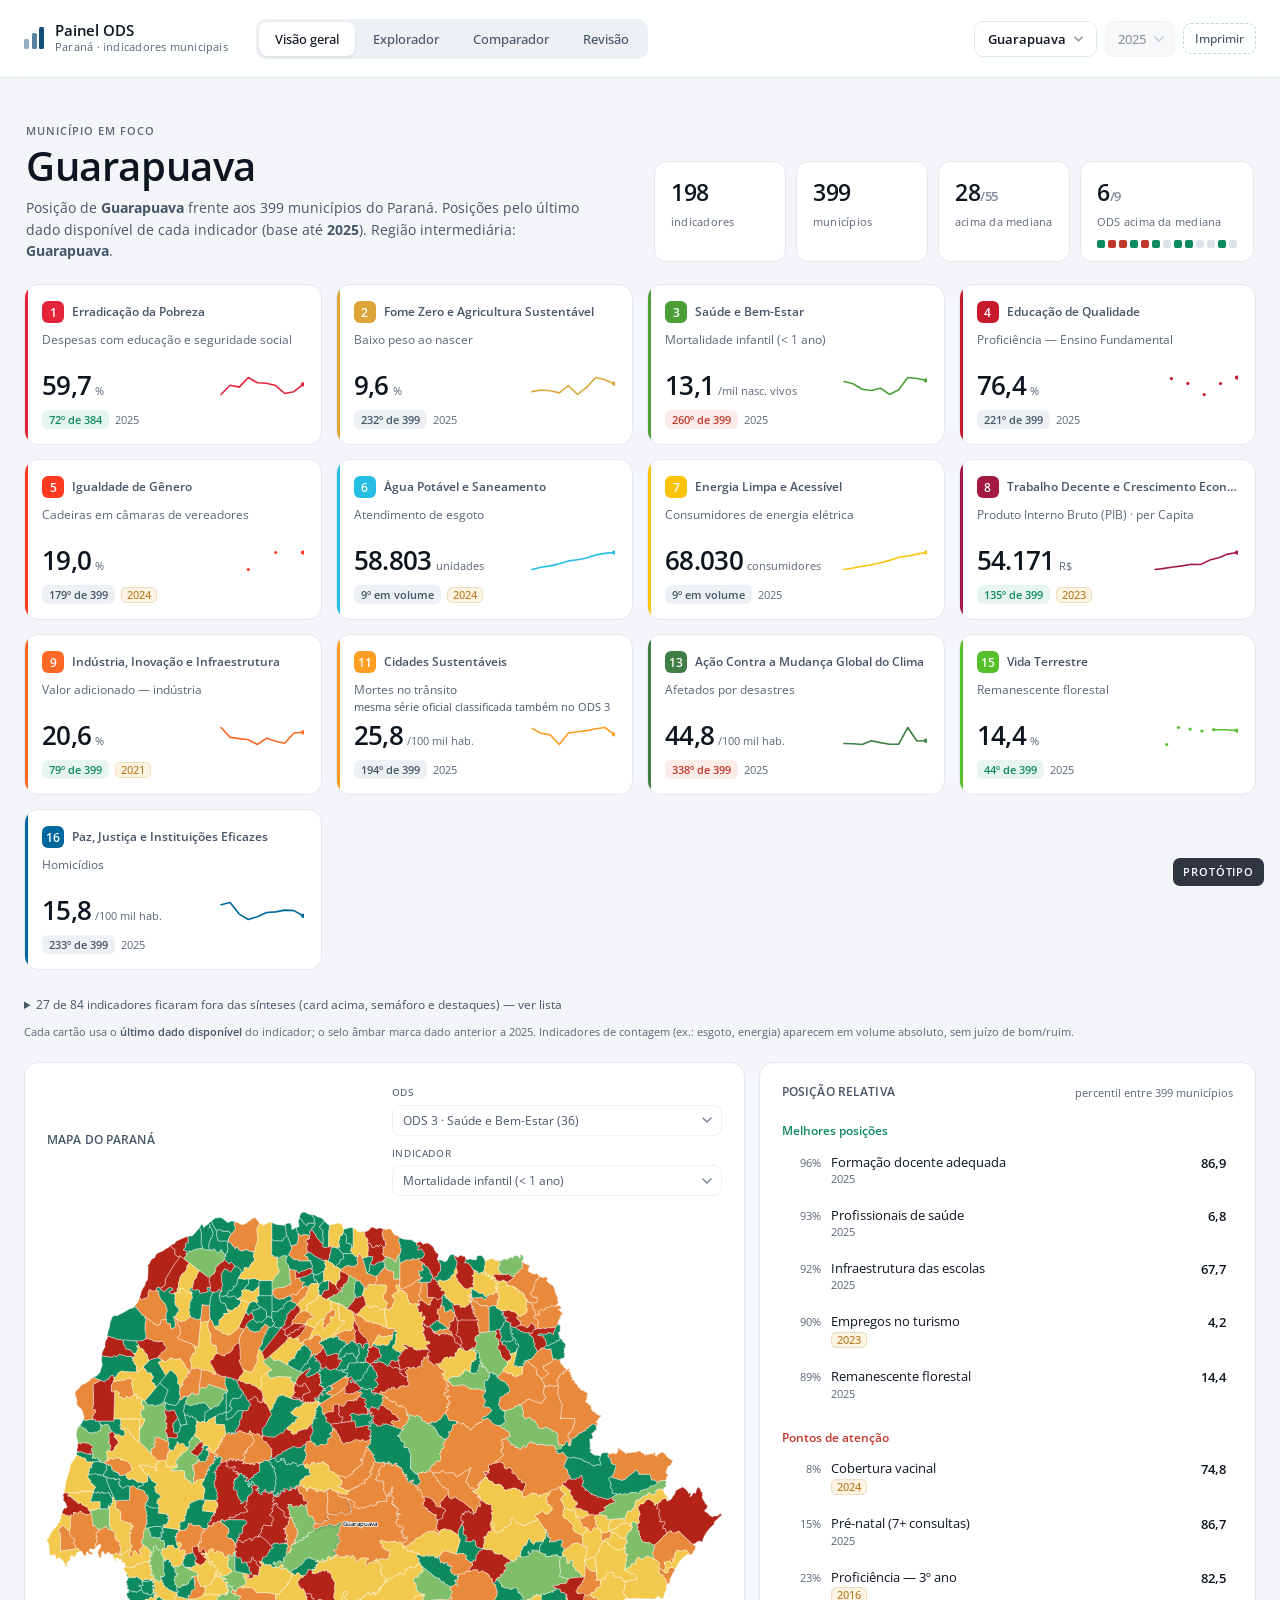
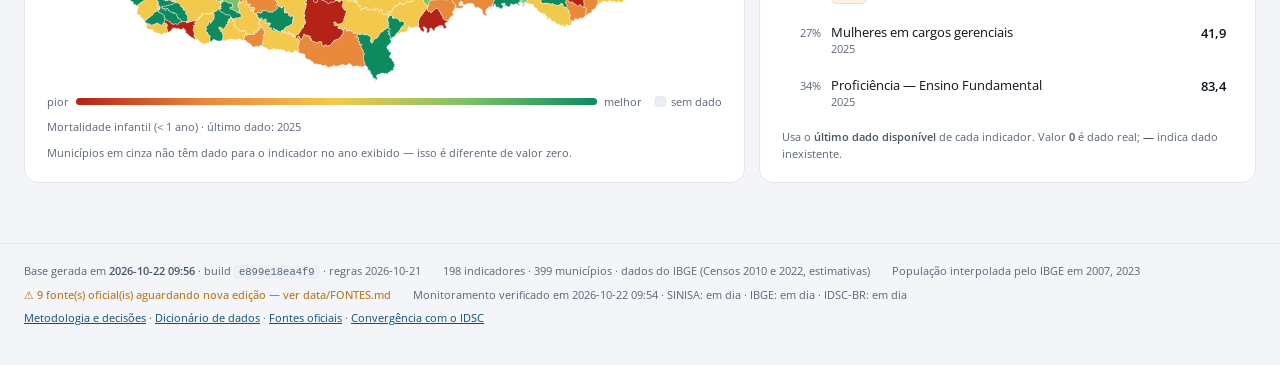
==== commit 89ae5b83: "Monitoramento continuo das fontes oficiais scripts/09_monitor_fontes.py verifica periodicamente as f" ====
--- a/prototipo.html
+++ b/prototipo.html
@@ -181,6 +181,7 @@
 <script src="data/bi/mapa.js?v=e899e18ea4f9"></script>
 <script src="data/bi/populacao.js?v=e899e18ea4f9"></script>
 <script src="data/bi/fontes_status.js?v=e899e18ea4f9"></script>
+<script src="data/bi/monitoramento.js?v=e899e18ea4f9"></script>
 <script src="prototipo.js"></script>
 </body>
 </html>
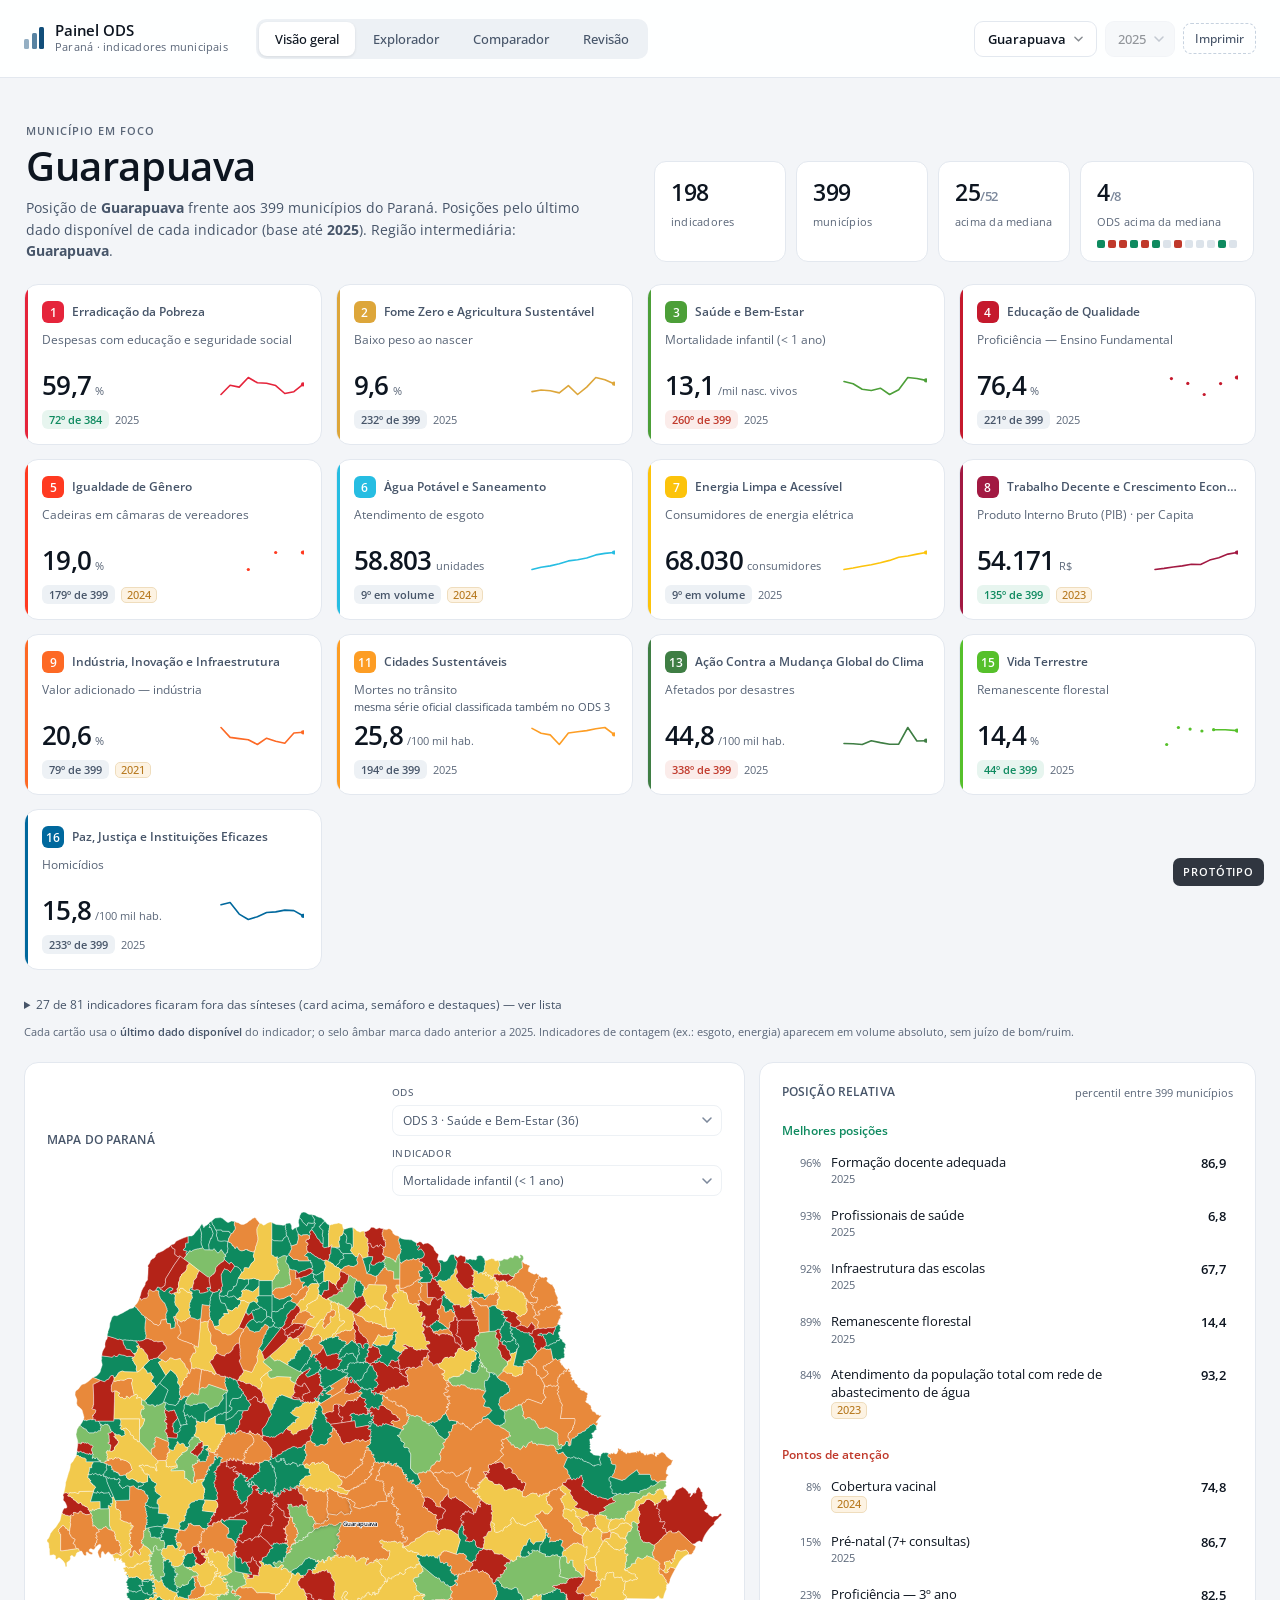
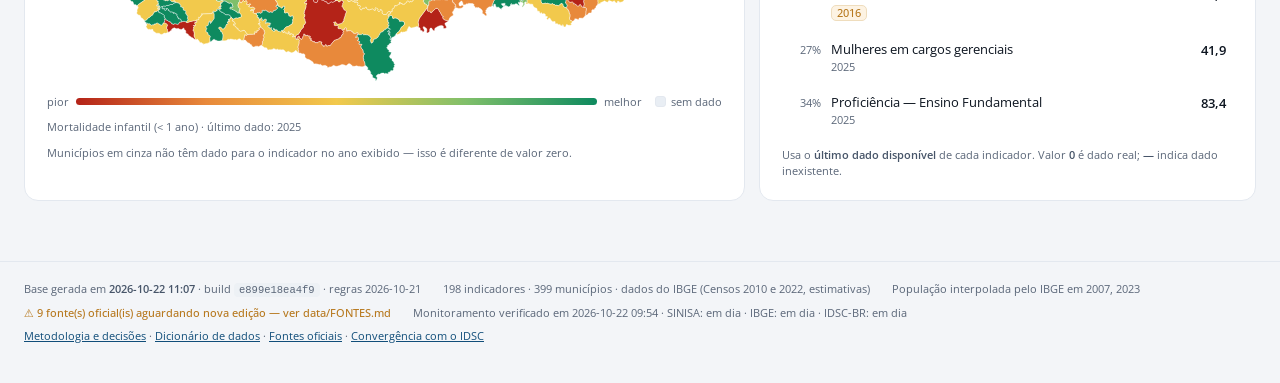
==== commit 32331731: "Decisoes de polaridade por criterio, revisao aplicavel no gerador e operacao Criterio de polaridade " ====
--- a/prototipo.html
+++ b/prototipo.html
@@ -161,6 +161,7 @@
 </main>
 
 <footer class="rodape" id="rodape"></footer>
+<div class="print-cabecalho" id="print-cabecalho"></div>
 
 <div class="proto-flag">protótipo</div>
 
--- a/prototipo.css
+++ b/prototipo.css
@@ -284,12 +284,17 @@
 :focus-visible{outline:2px solid var(--brand-2);outline-offset:2px;border-radius:6px}
 
 /* ---------- impressão ---------- */
+.print-cabecalho{display:none}
 @media print{
   .topbar,.proto-flag,#btn-imprimir,.mapa-tip,.rev-ctrls{display:none !important}
   body{background:#fff}
   .card{box-shadow:none;border:1px solid #ddd;break-inside:avoid}
   main{padding:0}
   .rodape{border-top:1px solid #ccc}
+  .print-cabecalho{display:block;border-bottom:1px solid #ccc;padding-bottom:8px;margin-bottom:12px}
+  .print-cabecalho b{font-size:15px}
+  .print-cabecalho span{display:block;font-size:10.5px;color:#5A6678;margin-top:2px}
+  a[href]::after{content:""}
 }
 
 /* ---------- explorador ---------- */
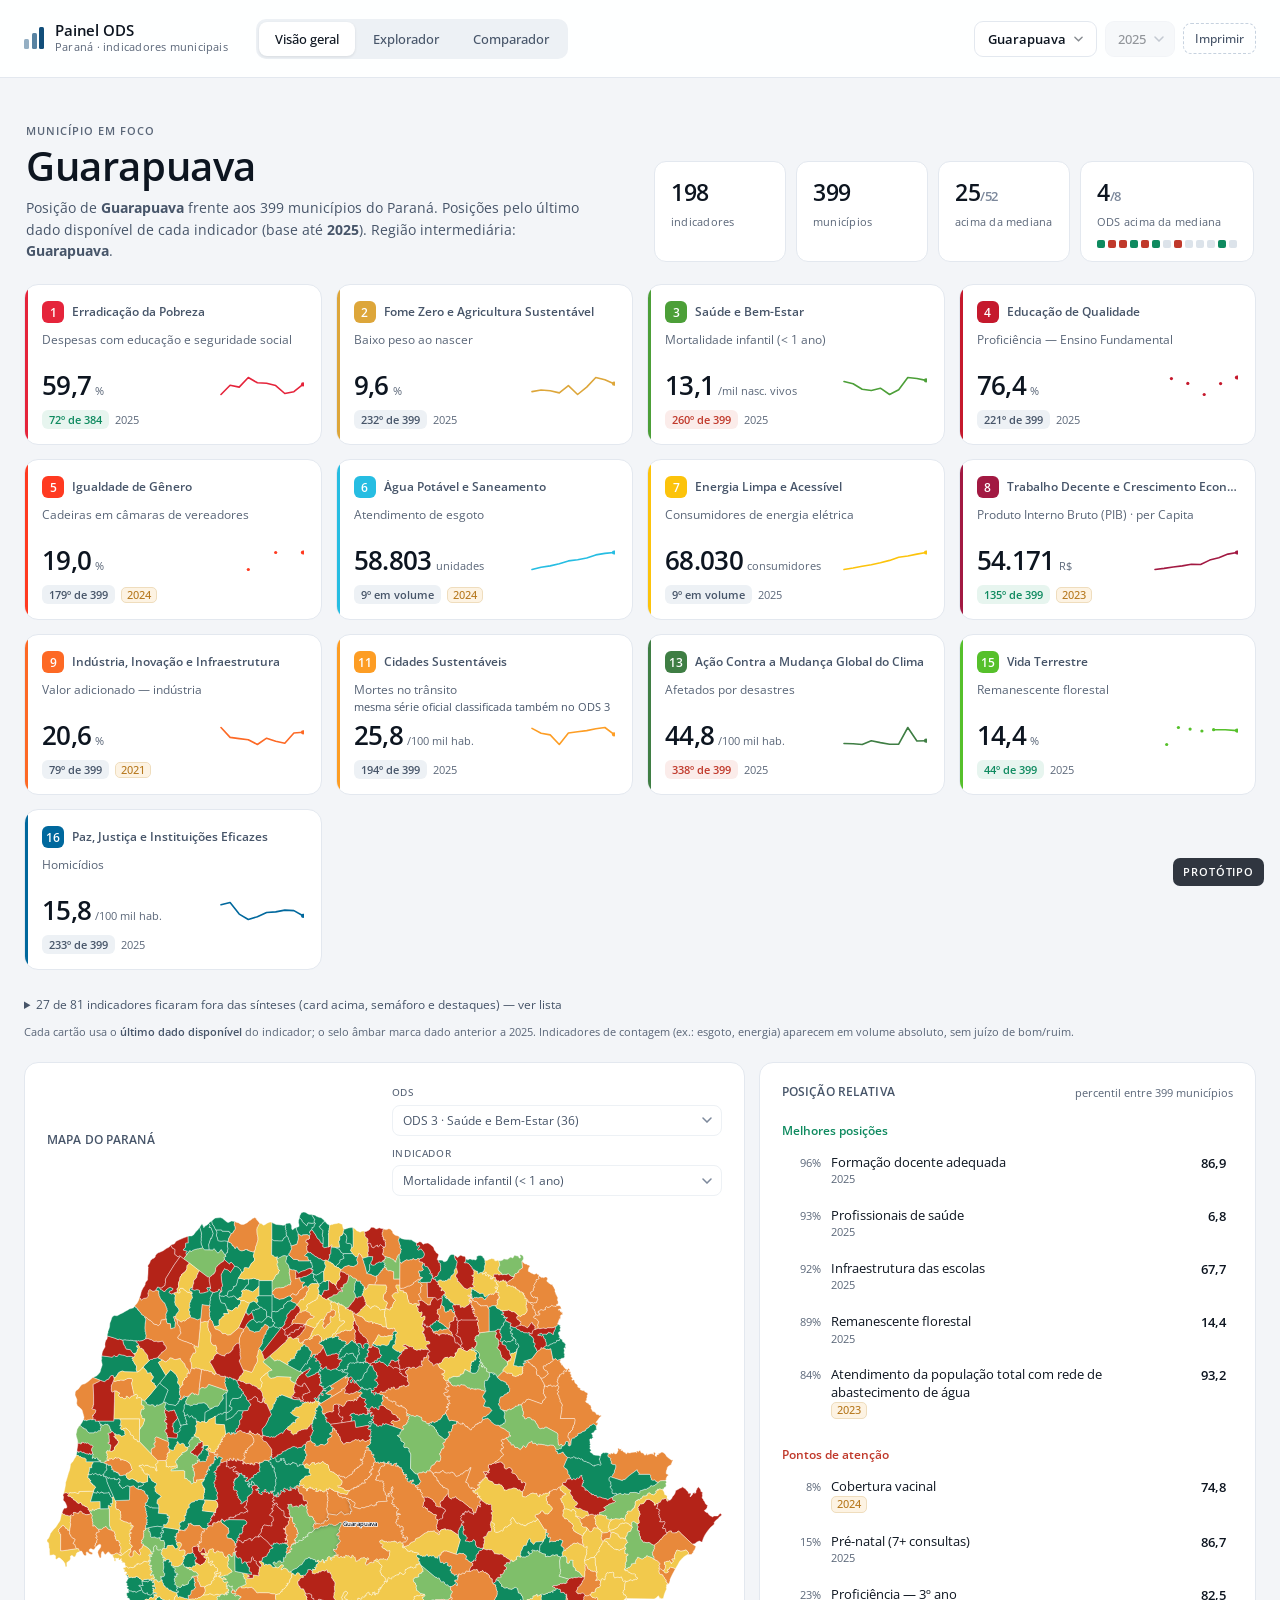
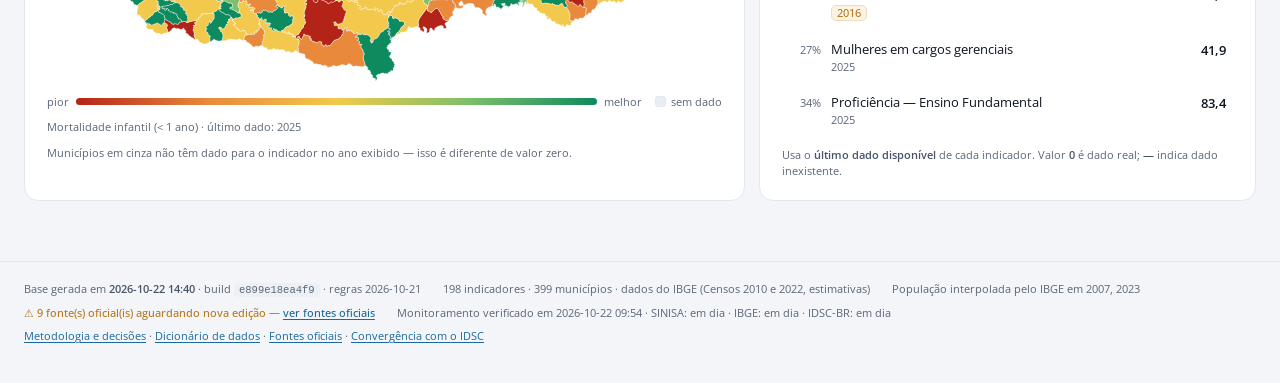
==== commit a28f0eeb: "publicacao automatica do painel ODS" ====
--- a/prototipo.html
+++ b/prototipo.html
@@ -21,7 +21,6 @@
     <button data-view="geral" class="active" role="tab" aria-selected="true">Visão geral</button>
     <button data-view="explorador" role="tab" aria-selected="false">Explorador</button>
     <button data-view="comparador" role="tab" aria-selected="false">Comparador</button>
-    <button data-view="revisao" role="tab" aria-selected="false">Revisão</button>
   </nav>
 
   <div class="top-actions">
@@ -127,41 +126,28 @@
     </div>
   </section>
 
-  <!-- ============================ REVISÃO ============================ -->
-  <section class="view" id="view-revisao">
-    <div class="card">
-      <div class="card-head">
-        <h3>Revisão de polaridade</h3>
-        <span id="rev-prog" style="font-size:11.5px;color:var(--muted)"></span>
-      </div>
-      <p class="nota">
-        “Maior é melhor” / “menor é melhor” define a cor (verde/vermelho), a ordem no ranking e o que entra em
-        <b>melhores posições</b> e <b>pontos de atenção</b>. As escolhas ficam salvas neste navegador e são
-        exportadas em JSON — indexado pelo <b>nome da coluna de origem</b> (chave estável entre versões da base),
-        para virar padrão no gerador de dados.
-      </p>
-      <div class="rev-ctrls">
-        <select class="select" id="rev-ods" aria-label="Filtrar por ODS"></select>
-        <select class="select" id="rev-tipo" aria-label="Filtrar por tipo">
-          <option value="">Todos os tipos</option>
-          <option value="percentual">Percentual</option>
-          <option value="taxa">Taxa</option>
-          <option value="contagem">Contagem</option>
-          <option value="moeda">Moeda</option>
-        </select>
-        <label class="rev-check"><input type="checkbox" id="rev-pend"> somente não revisados</label>
-        <span style="flex:1"></span>
-        <button class="btn-add" id="rev-export">Exportar JSON das alterações</button>
-        <button class="btn-add" id="rev-clear">Limpar revisão</button>
-      </div>
-      <div id="rev-lista"></div>
-    </div>
-  </section>
-
 </main>
 
 <footer class="rodape" id="rodape"></footer>
 <div class="print-cabecalho" id="print-cabecalho"></div>
+
+<!-- leitor dos documentos (metodologia, dicionario, fontes, convergencia) -->
+<div class="doc-viewer" id="doc-viewer" hidden>
+  <div class="doc-fundo" data-fechar-doc></div>
+  <section class="doc-painel" role="dialog" aria-modal="true" aria-labelledby="doc-titulo">
+    <header class="doc-topo">
+      <div class="doc-ident">
+        <h2 class="doc-titulo" id="doc-titulo"></h2>
+        <p class="doc-sub" id="doc-sub"></p>
+      </div>
+      <div class="doc-acoes">
+        <a class="doc-baixar" id="doc-baixar" href="#" download>baixar .md</a>
+        <button type="button" class="doc-fechar" id="doc-fechar">Fechar</button>
+      </div>
+    </header>
+    <div class="doc-corpo md" id="doc-corpo" tabindex="-1"></div>
+  </section>
+</div>
 
 <div class="proto-flag">protótipo</div>
 
@@ -183,6 +169,7 @@
 <script src="data/bi/populacao.js?v=e899e18ea4f9"></script>
 <script src="data/bi/fontes_status.js?v=e899e18ea4f9"></script>
 <script src="data/bi/monitoramento.js?v=e899e18ea4f9"></script>
+<script src="data/bi/docs.js?v=e899e18ea4f9"></script>
 <script src="prototipo.js"></script>
 </body>
 </html>
--- a/prototipo.css
+++ b/prototipo.css
@@ -280,6 +280,73 @@
 .erro-carga .dica{font-size:12px;color:var(--muted)}
 .erro-carga code{background:var(--line-2);padding:1px 5px;border-radius:4px}
 
+/* ---------- leitor de documentos (metodologia, dicionário, fontes) ---------- */
+.doc-viewer{position:fixed;inset:0;z-index:80;display:flex;align-items:center;justify-content:center;padding:24px}
+.doc-viewer[hidden]{display:none}
+.doc-fundo{position:absolute;inset:0;background:rgba(13,21,32,.45);backdrop-filter:blur(2px)}
+.doc-painel{
+  position:relative;display:flex;flex-direction:column;
+  width:min(1120px,100%);max-height:min(88vh,900px);
+  background:var(--surface);border-radius:var(--radius);box-shadow:0 24px 60px rgba(13,21,32,.22);
+  overflow:hidden;
+}
+.doc-topo{
+  display:flex;align-items:flex-start;justify-content:space-between;gap:16px;
+  padding:18px 24px;border-bottom:1px solid var(--line);background:var(--surface);
+}
+.doc-titulo{margin:0;font-size:17px;font-weight:600;letter-spacing:-.01em}
+.doc-sub{margin:3px 0 0;font-size:12px;color:var(--muted);line-height:1.45}
+.doc-acoes{display:flex;align-items:center;gap:10px;flex:none}
+.doc-baixar{font-size:12px;color:var(--brand-2);text-decoration:none;padding:6px 8px;border-radius:8px}
+.doc-baixar:hover{background:var(--brand-soft)}
+.doc-fechar{
+  border:1px solid var(--line);background:var(--surface);border-radius:10px;
+  padding:7px 14px;font-size:12.5px;font-weight:600;color:var(--ink-2);cursor:pointer;
+}
+.doc-fechar:hover{background:var(--line-2);color:var(--ink)}
+.doc-corpo{overflow:auto;padding:26px 30px 34px;scroll-behavior:smooth}
+
+/* tipografia do documento — leitura longa, coluna confortável */
+.md{font-size:14px;line-height:1.65;color:var(--ink)}
+/* texto em coluna confortável; tabelas e código usam a largura toda */
+.md>p,.md>ul,.md>ol,.md>blockquote,.md>h1,.md>h2,.md>h3,.md>h4{max-width:78ch}
+.md>p>strong{font-weight:600}
+.md>*:first-child{margin-top:0}
+.md h1{font-size:21px;font-weight:600;letter-spacing:-.015em;margin:0 0 14px;line-height:1.3}
+.md h2{font-size:16px;font-weight:600;margin:30px 0 10px;padding-top:14px;border-top:1px solid var(--line-2)}
+.md h3{font-size:14.5px;font-weight:600;margin:22px 0 8px}
+.md h4{font-size:13.5px;font-weight:600;margin:18px 0 6px;color:var(--ink-2)}
+.md p{margin:0 0 12px}
+.md ul,.md ol{margin:0 0 14px;padding-left:22px}
+.md li{margin:4px 0}
+.md li>ul,.md li>ol{margin:4px 0 0}
+.md strong{font-weight:600}
+.md code{background:var(--line-2);padding:1px 5px;border-radius:5px;font-size:12.5px;
+  font-family:ui-monospace,SFMono-Regular,Consolas,monospace}
+.md pre{background:#0D1520;color:#E6EDF5;padding:14px 16px;border-radius:10px;overflow:auto;margin:0 0 14px}
+.md pre code{background:none;padding:0;color:inherit;font-size:12.5px}
+.md blockquote{margin:0 0 14px;padding:10px 14px;border-left:3px solid var(--brand-2);
+  background:var(--brand-soft);border-radius:0 8px 8px 0;color:var(--ink-2)}
+.md blockquote p{margin:0}
+.md hr{border:none;border-top:1px solid var(--line);margin:22px 0}
+.md a{color:var(--brand-2);text-decoration:underline;text-underline-offset:2px}
+.md-tabela{overflow-x:auto;margin:0 0 18px;border:1px solid var(--line);border-radius:10px}
+.md table{border-collapse:collapse;width:100%;font-size:12.5px;min-width:520px}
+.md th,.md td{padding:8px 11px;text-align:left;vertical-align:top;border-bottom:1px solid var(--line-2)}
+.md th{background:var(--brand-soft);font-weight:600;font-size:11.5px;letter-spacing:.02em;
+  text-transform:uppercase;color:var(--brand);position:sticky;top:0}
+.md tr:last-child td{border-bottom:none}
+.md tbody tr:nth-child(even) td{background:#FBFCFD}
+
+/* links de documento no rodapé e no texto */
+.link-doc{
+  border:none;background:none;padding:0;font:inherit;color:var(--brand-2);
+  text-decoration:underline;text-underline-offset:2px;cursor:pointer;
+}
+.link-doc:hover{color:var(--brand)}
+
+@media print{.doc-viewer{display:none !important}}
+
 /* ---------- foco visível ---------- */
 :focus-visible{outline:2px solid var(--brand-2);outline-offset:2px;border-radius:6px}
 
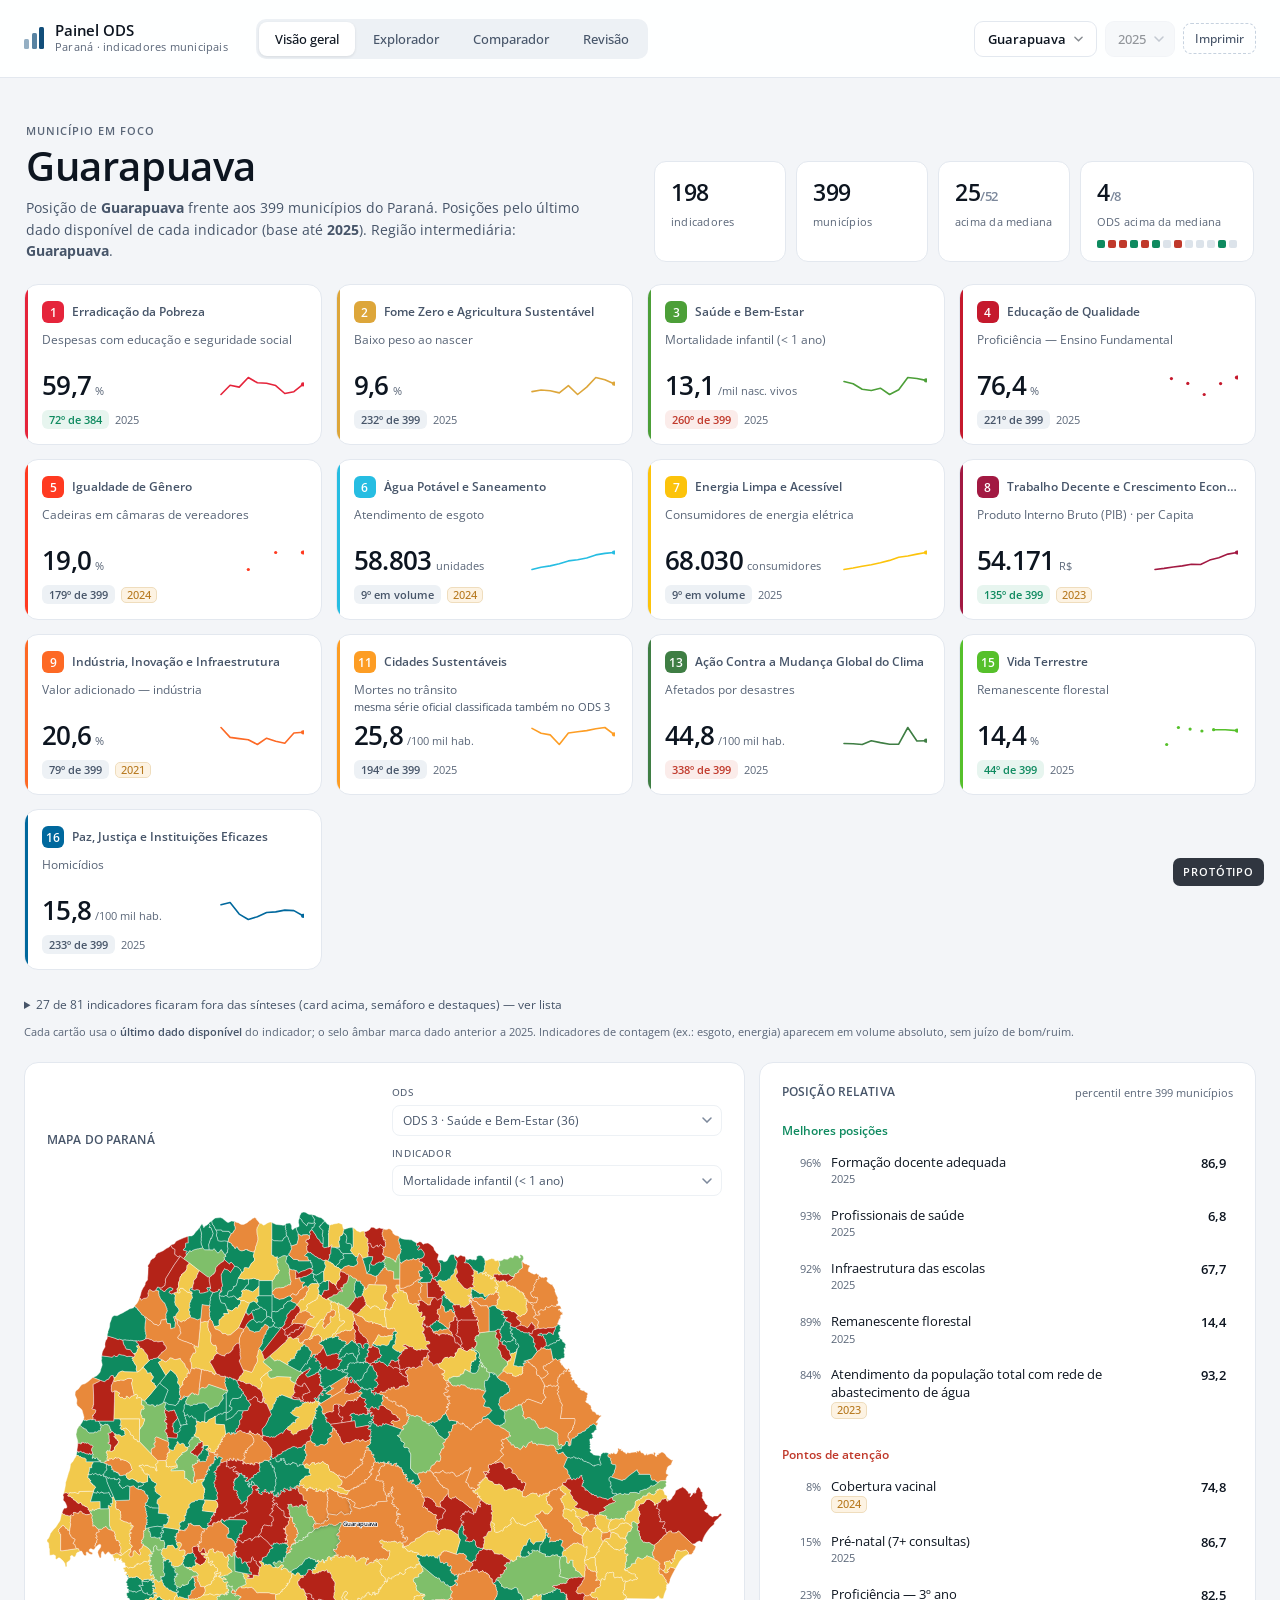
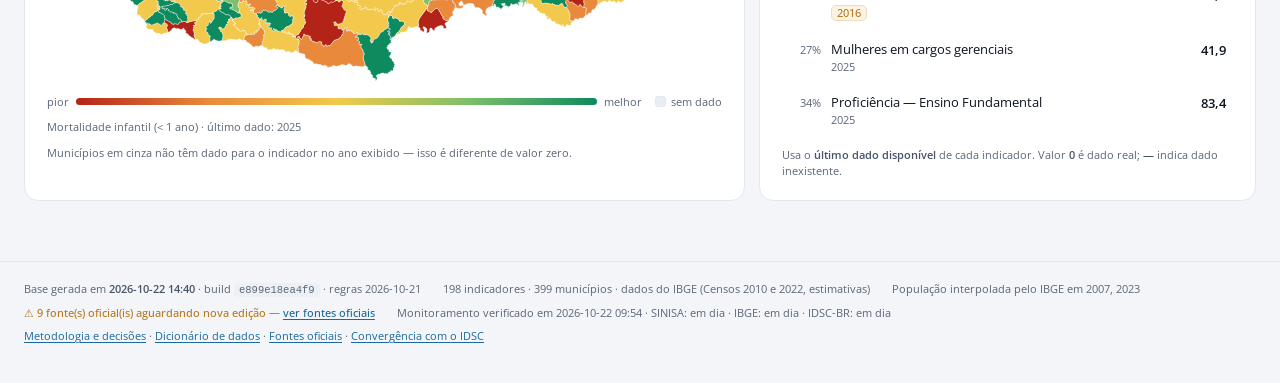
==== commit b56e0da5: "Documentos de referencia abrem dentro do painel (leitor proprio) Os links do rodape apontavam para a" ====
--- a/prototipo.html
+++ b/prototipo.html
@@ -21,6 +21,7 @@
     <button data-view="geral" class="active" role="tab" aria-selected="true">Visão geral</button>
     <button data-view="explorador" role="tab" aria-selected="false">Explorador</button>
     <button data-view="comparador" role="tab" aria-selected="false">Comparador</button>
+    <button data-view="revisao" role="tab" aria-selected="false">Revisão</button>
   </nav>
 
   <div class="top-actions">
@@ -123,6 +124,37 @@
     <div class="card" style="margin-top:12px;overflow:auto">
       <div class="card-head"><h3>Últimos 12 anos</h3></div>
       <div id="cmp-tabela"></div>
+    </div>
+  </section>
+
+  <!-- ============================ REVISÃO ============================ -->
+  <section class="view" id="view-revisao">
+    <div class="card">
+      <div class="card-head">
+        <h3>Revisão de polaridade</h3>
+        <span id="rev-prog" style="font-size:11.5px;color:var(--muted)"></span>
+      </div>
+      <p class="nota">
+        “Maior é melhor” / “menor é melhor” define a cor (verde/vermelho), a ordem no ranking e o que entra em
+        <b>melhores posições</b> e <b>pontos de atenção</b>. As escolhas ficam salvas neste navegador e são
+        exportadas em JSON — indexado pelo <b>nome da coluna de origem</b> (chave estável entre versões da base),
+        para virar padrão no gerador de dados.
+      </p>
+      <div class="rev-ctrls">
+        <select class="select" id="rev-ods" aria-label="Filtrar por ODS"></select>
+        <select class="select" id="rev-tipo" aria-label="Filtrar por tipo">
+          <option value="">Todos os tipos</option>
+          <option value="percentual">Percentual</option>
+          <option value="taxa">Taxa</option>
+          <option value="contagem">Contagem</option>
+          <option value="moeda">Moeda</option>
+        </select>
+        <label class="rev-check"><input type="checkbox" id="rev-pend"> somente não revisados</label>
+        <span style="flex:1"></span>
+        <button class="btn-add" id="rev-export">Exportar JSON das alterações</button>
+        <button class="btn-add" id="rev-clear">Limpar revisão</button>
+      </div>
+      <div id="rev-lista"></div>
     </div>
   </section>
 
